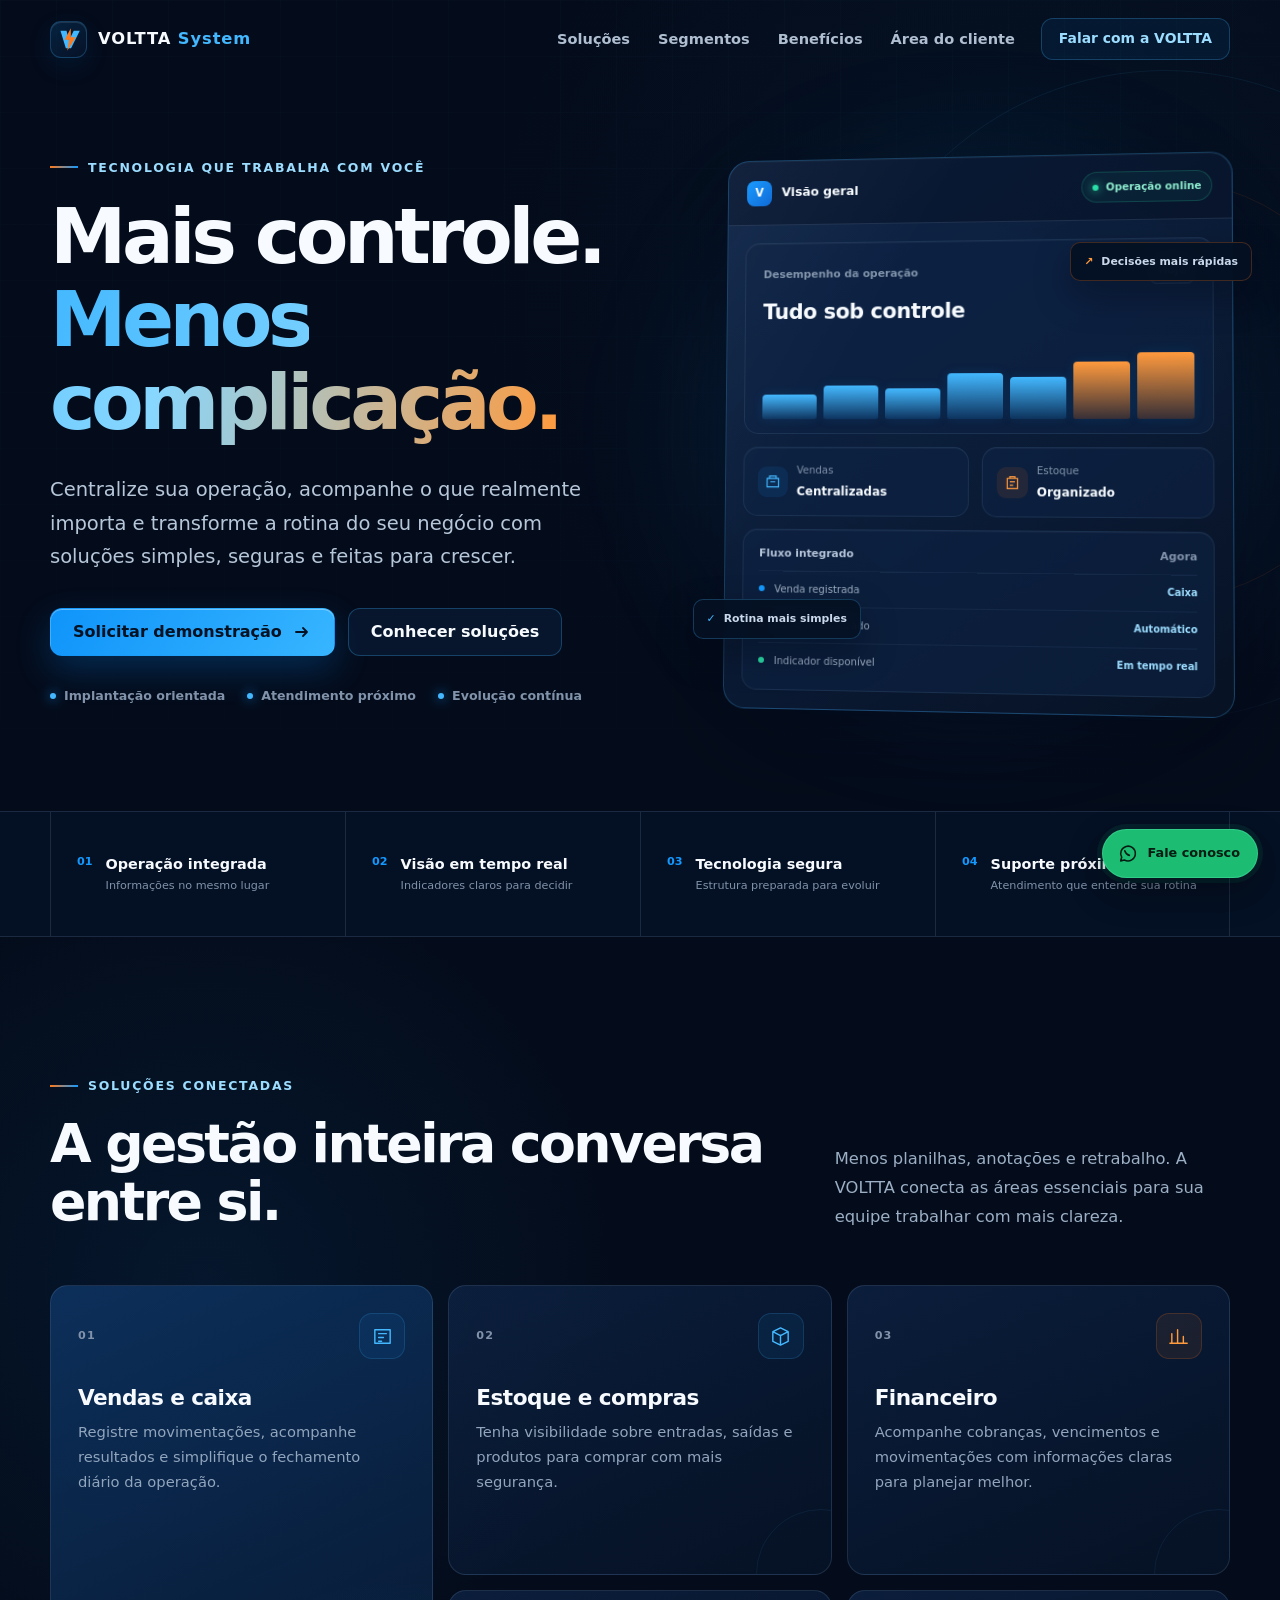
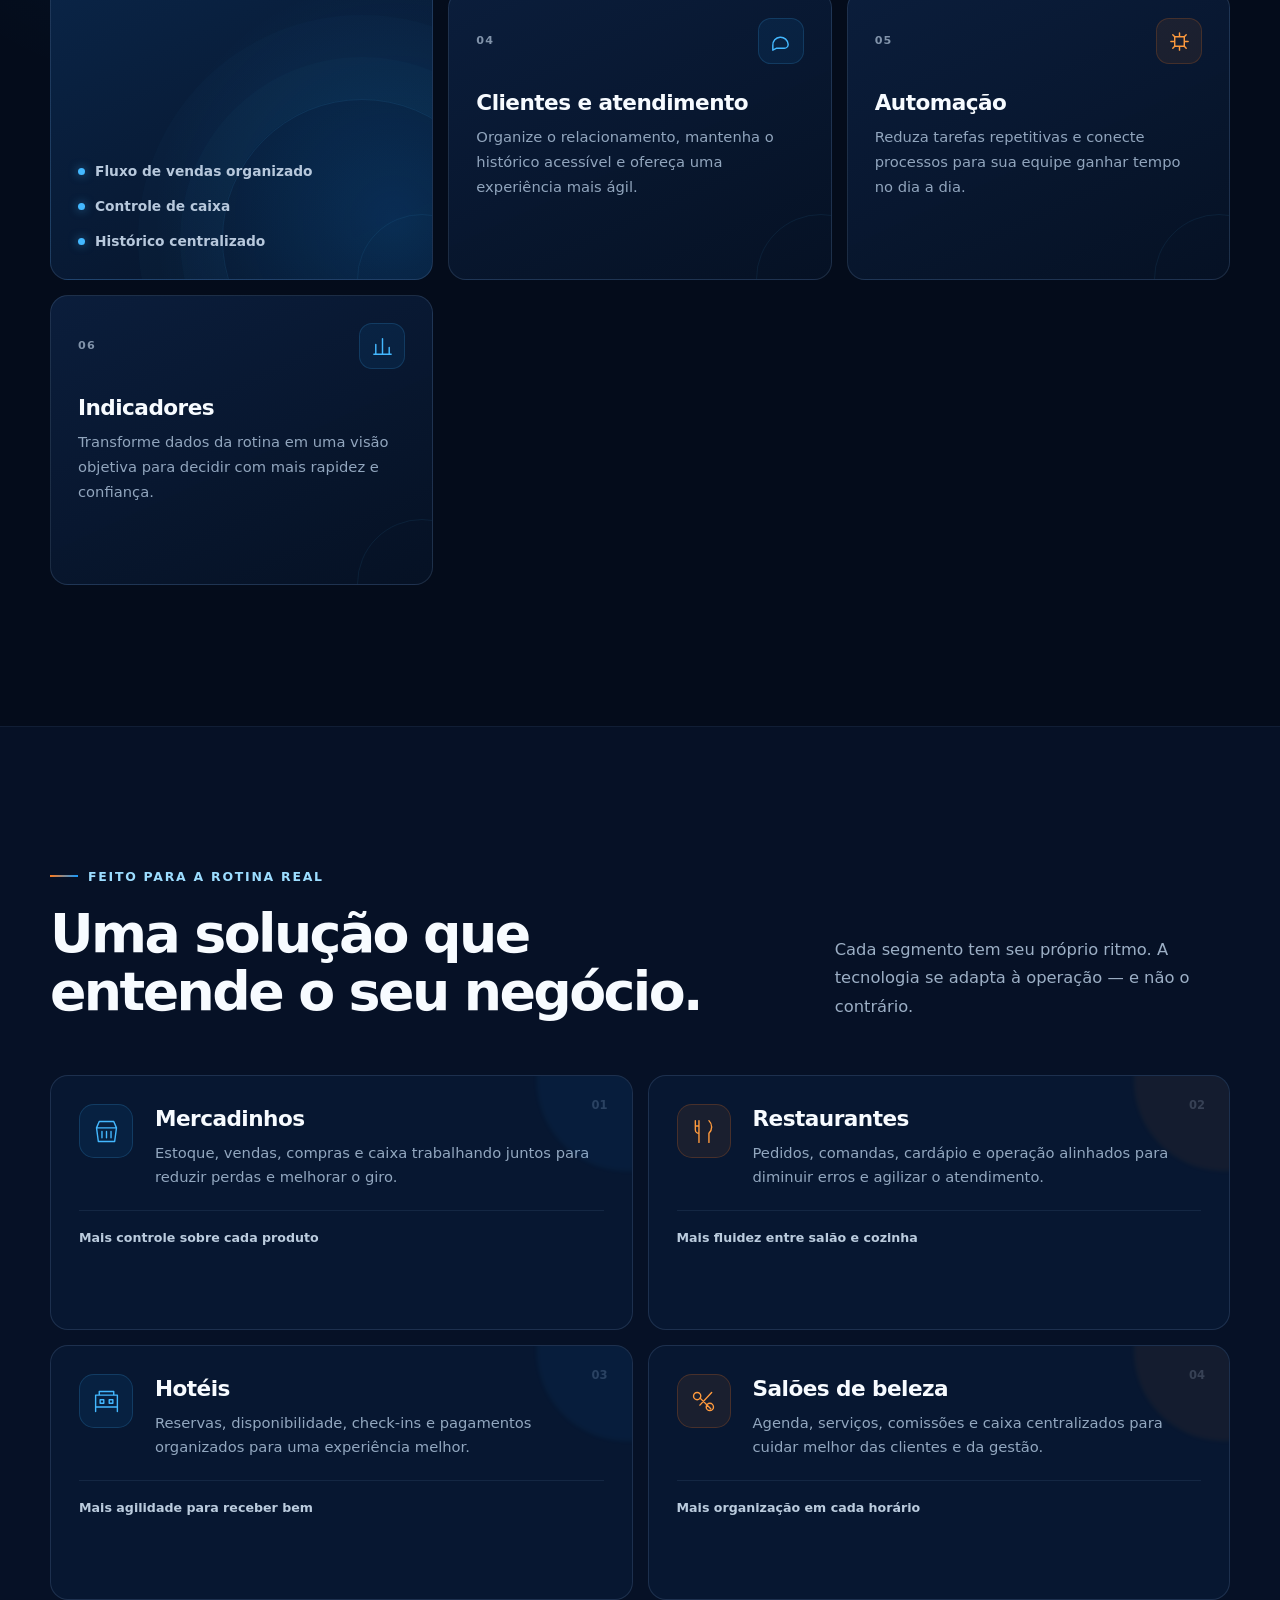
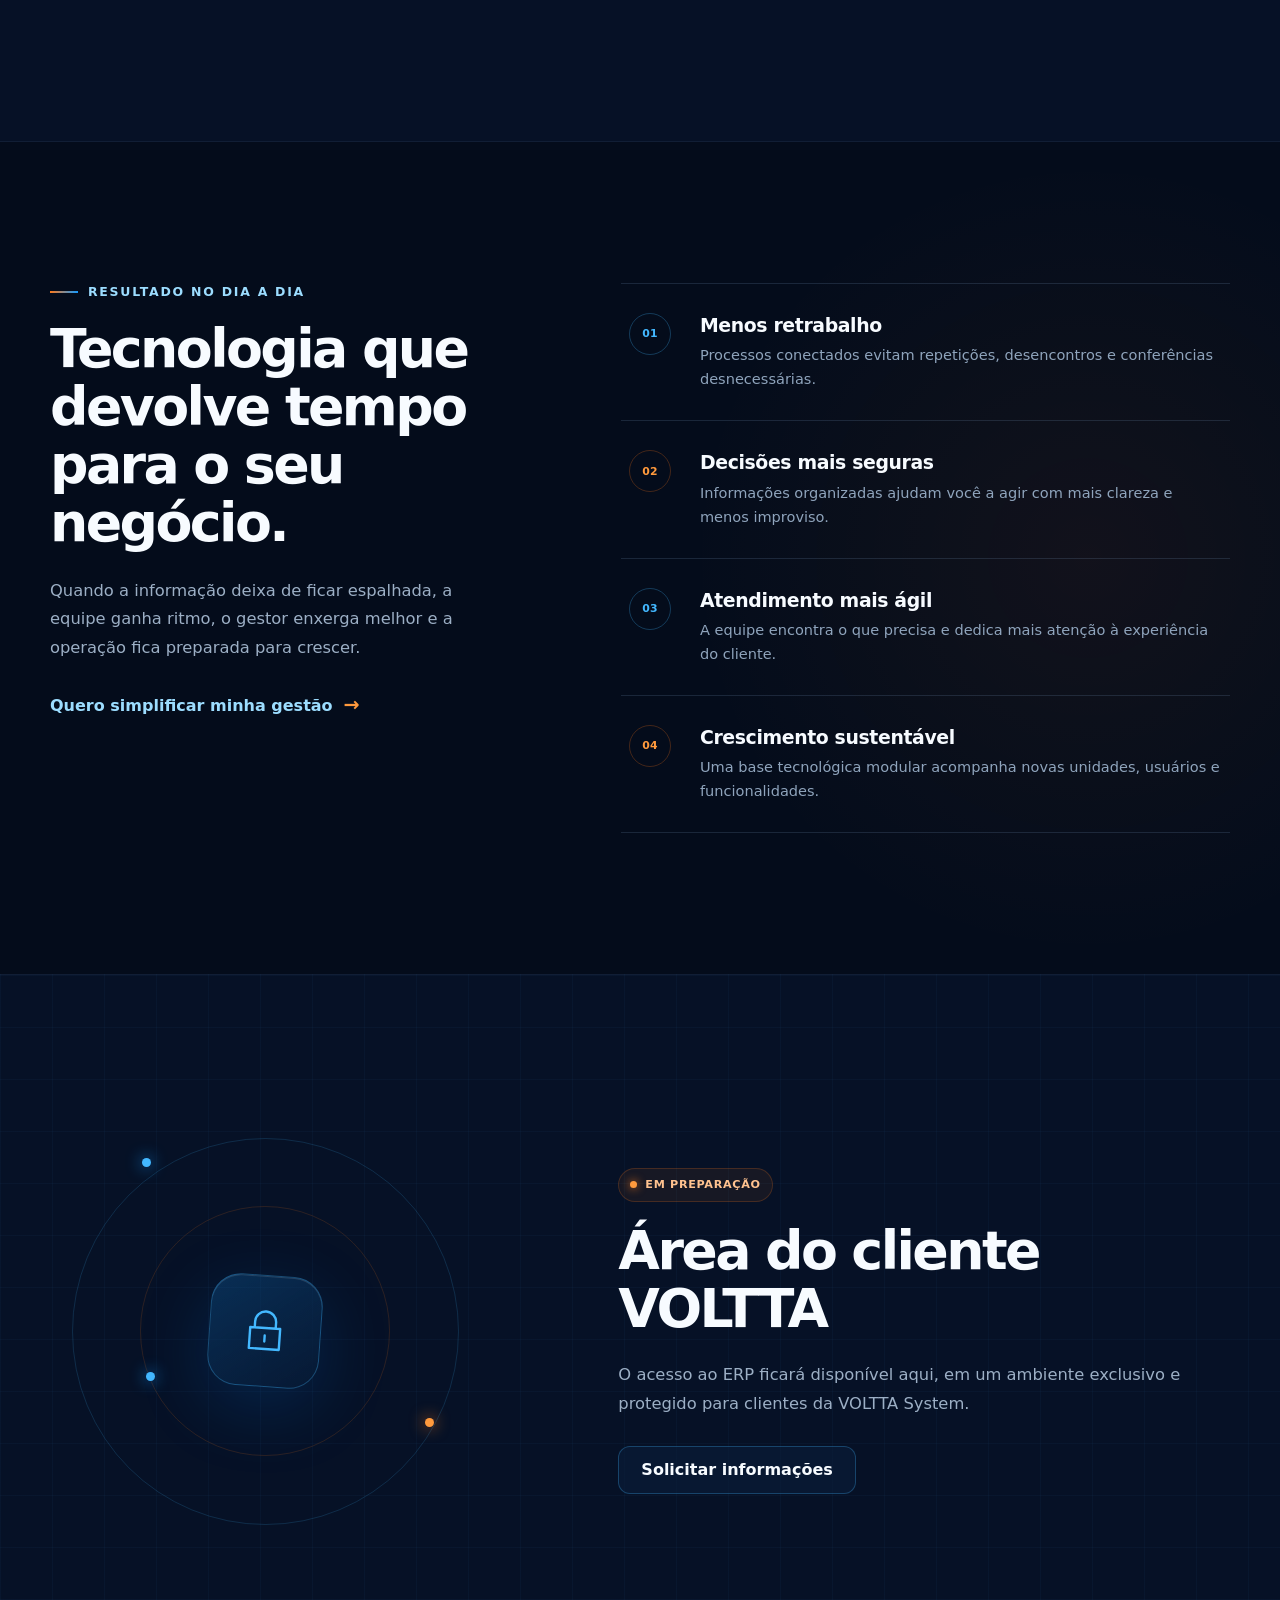
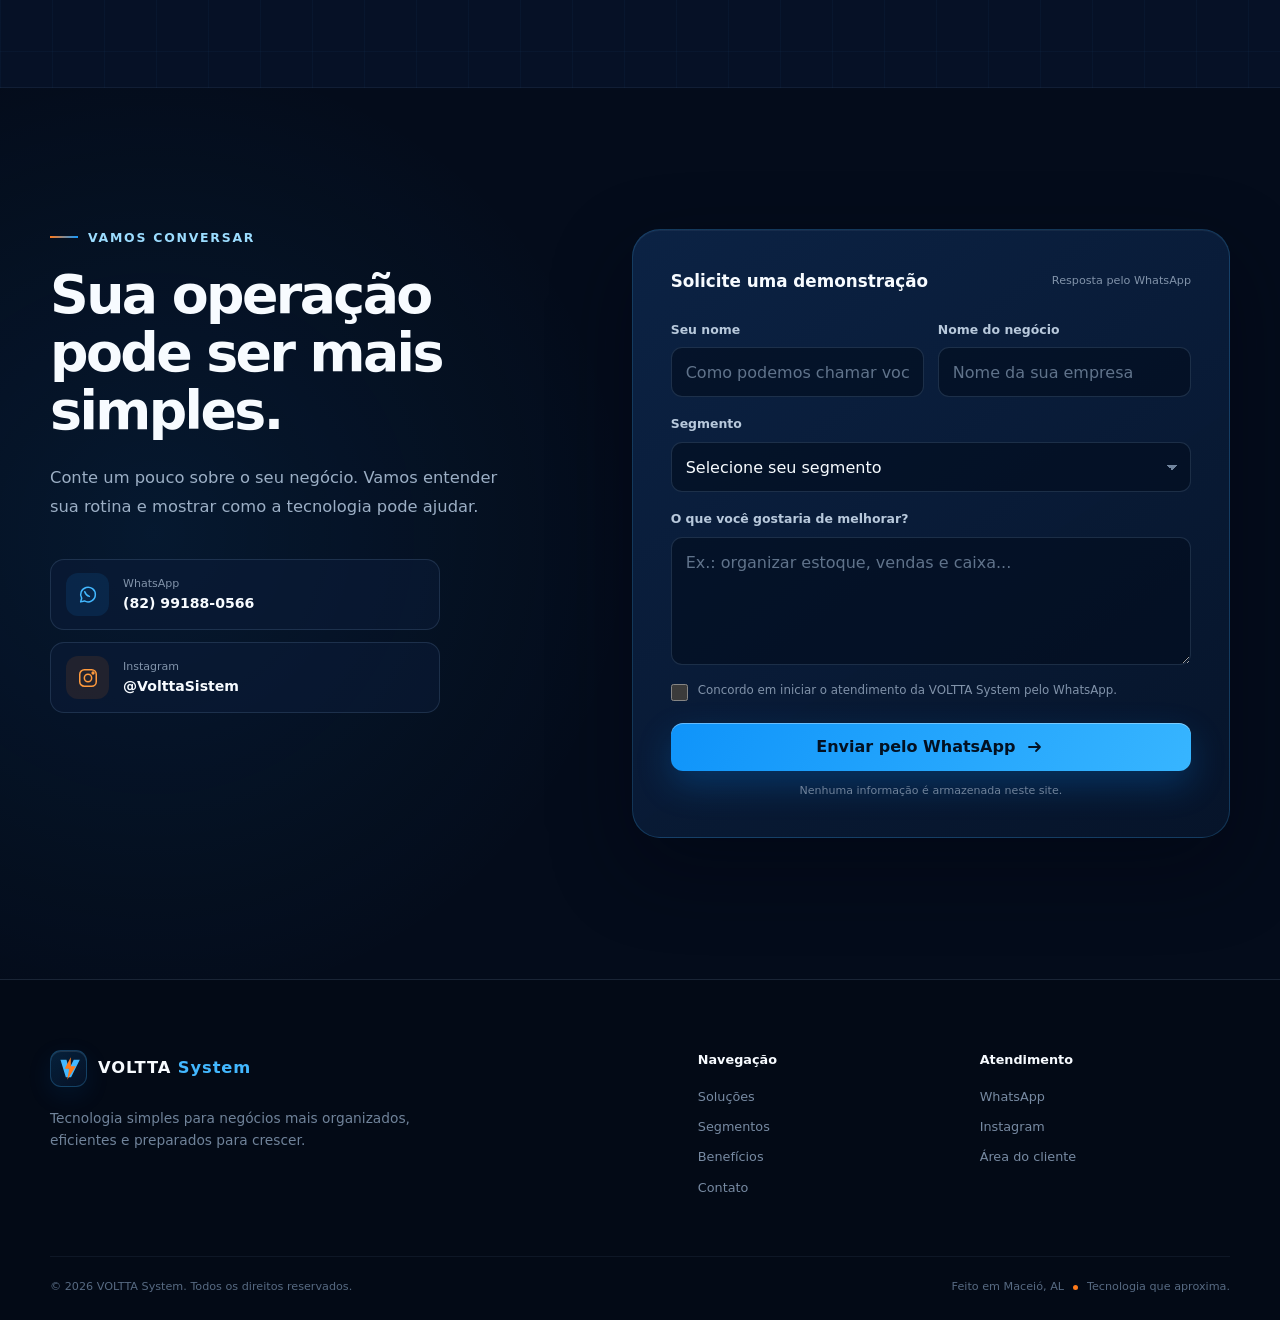
==== index.html @ bb35d248 "Publica versão de testes da VOLTTA System" ====
<!doctype html>
<html lang="pt-BR">
  <head>
    <meta charset="utf-8" />
    <meta name="viewport" content="width=device-width, initial-scale=1" />
    <meta
      name="description"
      content="A VOLTTA System simplifica vendas, estoque, financeiro, atendimento e gestão para mercadinhos, restaurantes, hotéis e salões de beleza."
    />
    <meta name="theme-color" content="#07142b" />
    <meta name="color-scheme" content="dark" />
    <meta name="robots" content="noindex, nofollow" />
    <meta
      http-equiv="Content-Security-Policy"
      content="default-src 'self'; base-uri 'none'; object-src 'none'; script-src 'self'; style-src 'self' 'unsafe-inline'; img-src 'self' data:; font-src 'self'; connect-src 'none'; form-action 'self'; upgrade-insecure-requests"
    />
    <link rel="icon" href="./assets/favicon.svg" type="image/svg+xml" />
    <link rel="stylesheet" href="./assets/styles.css" />
    <title>VOLTTA System | Gestão inteligente para o seu negócio</title>
  </head>
  <body>
    <a class="skip-link" href="#conteudo">Ir para o conteúdo</a>

    <header class="site-header" data-header>
      <div class="container header-inner">
        <a class="brand" href="#inicio" aria-label="VOLTTA System — início">
          <span class="brand-mark" aria-hidden="true">
            <svg viewBox="0 0 36 36" role="img">
              <path d="M8 7h7.5l3.1 12L24.5 7H32L21.2 29h-6.5L8 7Z" />
              <path class="brand-bolt" d="m20.8 4-7.5 14.2h5.6L16.4 32 27 15.2h-6.1L20.8 4Z" />
            </svg>
          </span>
          <span class="brand-name">VOLTTA <strong>System</strong></span>
        </a>

        <nav class="desktop-nav" aria-label="Navegação principal">
          <a href="#solucoes">Soluções</a>
          <a href="#segmentos">Segmentos</a>
          <a href="#beneficios">Benefícios</a>
          <a href="#portal">Área do cliente</a>
        </nav>

        <a class="button button-small header-cta" href="#contato">Falar com a VOLTTA</a>

        <button
          class="menu-toggle"
          type="button"
          aria-label="Abrir menu"
          aria-expanded="false"
          aria-controls="mobile-menu"
          data-menu-toggle
        >
          <span></span><span></span><span></span>
        </button>
      </div>

      <nav class="mobile-nav" id="mobile-menu" aria-label="Navegação móvel" data-mobile-nav hidden>
        <div class="container mobile-nav-inner">
          <a href="#solucoes">Soluções</a>
          <a href="#segmentos">Segmentos</a>
          <a href="#beneficios">Benefícios</a>
          <a href="#portal">Área do cliente</a>
          <a class="button" href="#contato">Falar com a VOLTTA</a>
        </div>
      </nav>
    </header>

    <main id="conteudo">
      <section class="hero" id="inicio" aria-labelledby="hero-title">
        <div class="hero-orbit orbit-one" aria-hidden="true"></div>
        <div class="hero-orbit orbit-two" aria-hidden="true"></div>
        <div class="container hero-grid">
          <div class="hero-copy">
            <p class="eyebrow"><span></span> Tecnologia que trabalha com você</p>
            <h1 id="hero-title">
              Mais controle.<br />
              <span>Menos complicação.</span>
            </h1>
            <p class="hero-lead">
              Centralize sua operação, acompanhe o que realmente importa e transforme a rotina do seu negócio com soluções simples, seguras e feitas para crescer.
            </p>
            <div class="hero-actions">
              <a
                class="button button-primary"
                href="https://wa.me/5582991880566?text=Ol%C3%A1%2C%20gostaria%20de%20conhecer%20as%20solu%C3%A7%C3%B5es%20da%20VOLTTA%20System."
                target="_blank"
                rel="noopener noreferrer"
              >
                Solicitar demonstração
                <svg viewBox="0 0 20 20" aria-hidden="true"><path d="M4 10h11M11 6l4 4-4 4" /></svg>
              </a>
              <a class="button button-ghost" href="#solucoes">Conhecer soluções</a>
            </div>
            <div class="hero-assurances" aria-label="Diferenciais da VOLTTA System">
              <span><i aria-hidden="true"></i> Implantação orientada</span>
              <span><i aria-hidden="true"></i> Atendimento próximo</span>
              <span><i aria-hidden="true"></i> Evolução contínua</span>
            </div>
          </div>

          <div class="product-visual" aria-label="Painel ilustrativo da plataforma VOLTTA System">
            <div class="visual-glow" aria-hidden="true"></div>
            <div class="dashboard-shell">
              <div class="dashboard-topbar">
                <div class="dashboard-brand">
                  <span class="mini-mark">V</span>
                  <span>Visão geral</span>
                </div>
                <div class="live-pill"><span></span> Operação online</div>
              </div>

              <div class="dashboard-content">
                <div class="metric-card metric-main">
                  <div class="metric-heading">
                    <span>Desempenho da operação</span>
                    <span class="metric-tag">Hoje</span>
                  </div>
                  <div class="metric-value">Tudo sob controle</div>
                  <div class="chart" aria-hidden="true">
                    <span style="--h: 34%"></span>
                    <span style="--h: 46%"></span>
                    <span style="--h: 42%"></span>
                    <span style="--h: 62%"></span>
                    <span style="--h: 56%"></span>
                    <span style="--h: 76%"></span>
                    <span style="--h: 88%"></span>
                  </div>
                </div>

                <div class="dashboard-row">
                  <div class="metric-card small-metric">
                    <span class="metric-icon blue" aria-hidden="true">
                      <svg viewBox="0 0 20 20"><path d="M3 6h14v10H3zM6 6V3h8v3M7 10h6" /></svg>
                    </span>
                    <span>Vendas</span>
                    <strong>Centralizadas</strong>
                  </div>
                  <div class="metric-card small-metric">
                    <span class="metric-icon orange" aria-hidden="true">
                      <svg viewBox="0 0 20 20"><path d="M4 5h12v12H4zM7 5V3h6v2M7 9h6M7 13h4" /></svg>
                    </span>
                    <span>Estoque</span>
                    <strong>Organizado</strong>
                  </div>
                </div>

                <div class="activity-card">
                  <div class="activity-head"><span>Fluxo integrado</span><span>Agora</span></div>
                  <div class="activity-line"><i class="activity-icon sale"></i><span>Venda registrada</span><b>Caixa</b></div>
                  <div class="activity-line"><i class="activity-icon stock"></i><span>Estoque atualizado</span><b>Automático</b></div>
                  <div class="activity-line"><i class="activity-icon insight"></i><span>Indicador disponível</span><b>Em tempo real</b></div>
                </div>
              </div>
            </div>
            <div class="floating-chip chip-one"><span>✓</span> Rotina mais simples</div>
            <div class="floating-chip chip-two"><span>↗</span> Decisões mais rápidas</div>
          </div>
        </div>
      </section>

      <section class="signal-strip" aria-label="Pilares da solução">
        <div class="container signal-grid">
          <div><span>01</span><strong>Operação integrada</strong><small>Informações no mesmo lugar</small></div>
          <div><span>02</span><strong>Visão em tempo real</strong><small>Indicadores claros para decidir</small></div>
          <div><span>03</span><strong>Tecnologia segura</strong><small>Estrutura preparada para evoluir</small></div>
          <div><span>04</span><strong>Suporte próximo</strong><small>Atendimento que entende sua rotina</small></div>
        </div>
      </section>

      <section class="section solutions" id="solucoes" aria-labelledby="solutions-title">
        <div class="container">
          <div class="section-heading reveal">
            <div>
              <p class="eyebrow"><span></span> Soluções conectadas</p>
              <h2 id="solutions-title">A gestão inteira conversa entre si.</h2>
            </div>
            <p>
              Menos planilhas, anotações e retrabalho. A VOLTTA conecta as áreas essenciais para sua equipe trabalhar com mais clareza.
            </p>
          </div>

          <div class="solutions-grid">
            <article class="solution-card featured reveal">
              <div class="card-top">
                <span class="card-number">01</span>
                <span class="card-icon" aria-hidden="true">
                  <svg viewBox="0 0 24 24"><path d="M4 5h16v14H4zM8 9h8M8 13h5M8 17h3" /></svg>
                </span>
              </div>
              <h3>Vendas e caixa</h3>
              <p>Registre movimentações, acompanhe resultados e simplifique o fechamento diário da operação.</p>
              <ul><li>Fluxo de vendas organizado</li><li>Controle de caixa</li><li>Histórico centralizado</li></ul>
            </article>

            <article class="solution-card reveal">
              <div class="card-top"><span class="card-number">02</span><span class="card-icon" aria-hidden="true"><svg viewBox="0 0 24 24"><path d="m4 7 8-4 8 4-8 4-8-4Zm0 0v10l8 4 8-4V7M12 11v10" /></svg></span></div>
              <h3>Estoque e compras</h3>
              <p>Tenha visibilidade sobre entradas, saídas e produtos para comprar com mais segurança.</p>
            </article>

            <article class="solution-card reveal">
              <div class="card-top"><span class="card-number">03</span><span class="card-icon orange" aria-hidden="true"><svg viewBox="0 0 24 24"><path d="M4 19V9m6 10V5m6 14v-7m4 7H2" /></svg></span></div>
              <h3>Financeiro</h3>
              <p>Acompanhe cobranças, vencimentos e movimentações com informações claras para planejar melhor.</p>
            </article>

            <article class="solution-card reveal">
              <div class="card-top"><span class="card-number">04</span><span class="card-icon" aria-hidden="true"><svg viewBox="0 0 24 24"><path d="M20 15a4 4 0 0 1-4 4H8l-4 2v-5a7 7 0 1 1 16-1Z" /></svg></span></div>
              <h3>Clientes e atendimento</h3>
              <p>Organize o relacionamento, mantenha o histórico acessível e ofereça uma experiência mais ágil.</p>
            </article>

            <article class="solution-card reveal">
              <div class="card-top"><span class="card-number">05</span><span class="card-icon orange" aria-hidden="true"><svg viewBox="0 0 24 24"><path d="M7 7h10v10H7zM3 12h4m10 0h4M12 3v4m0 10v4M5 5l2 2m10 10 2 2M19 5l-2 2M7 17l-2 2" /></svg></span></div>
              <h3>Automação</h3>
              <p>Reduza tarefas repetitivas e conecte processos para sua equipe ganhar tempo no dia a dia.</p>
            </article>

            <article class="solution-card reveal">
              <div class="card-top"><span class="card-number">06</span><span class="card-icon" aria-hidden="true"><svg viewBox="0 0 24 24"><path d="M5 20V10m7 10V4m7 16v-7M3 20h18" /></svg></span></div>
              <h3>Indicadores</h3>
              <p>Transforme dados da rotina em uma visão objetiva para decidir com mais rapidez e confiança.</p>
            </article>
          </div>
        </div>
      </section>

      <section class="section segments" id="segmentos" aria-labelledby="segments-title">
        <div class="container">
          <div class="section-heading reveal">
            <div>
              <p class="eyebrow"><span></span> Feito para a rotina real</p>
              <h2 id="segments-title">Uma solução que entende o seu negócio.</h2>
            </div>
            <p>Cada segmento tem seu próprio ritmo. A tecnologia se adapta à operação — e não o contrário.</p>
          </div>

          <div class="segments-grid">
            <article class="segment-card market reveal">
              <div class="segment-index">01</div>
              <div class="segment-icon" aria-hidden="true"><svg viewBox="0 0 32 32"><path d="M5 12h22l-2 15H7L5 12Zm3-7h16l3 7H5l3-7ZM11 16v7m5-7v7m5-7v7" /></svg></div>
              <div><h3>Mercadinhos</h3><p>Estoque, vendas, compras e caixa trabalhando juntos para reduzir perdas e melhorar o giro.</p></div>
              <span class="segment-result">Mais controle sobre cada produto</span>
            </article>

            <article class="segment-card restaurant reveal">
              <div class="segment-index">02</div>
              <div class="segment-icon" aria-hidden="true"><svg viewBox="0 0 32 32"><path d="M7 4v10a4 4 0 0 0 4 4V4m-4 6h4m0 8v10M22 4c4 4 4 10 0 14v10" /></svg></div>
              <div><h3>Restaurantes</h3><p>Pedidos, comandas, cardápio e operação alinhados para diminuir erros e agilizar o atendimento.</p></div>
              <span class="segment-result">Mais fluidez entre salão e cozinha</span>
            </article>

            <article class="segment-card hotel reveal">
              <div class="segment-index">03</div>
              <div class="segment-icon" aria-hidden="true"><svg viewBox="0 0 32 32"><path d="M4 27V9h24v18M8 9V5h16v4M4 22h24M9 14h4v4H9zm10 0h4v4h-4z" /></svg></div>
              <div><h3>Hotéis</h3><p>Reservas, disponibilidade, check-ins e pagamentos organizados para uma experiência melhor.</p></div>
              <span class="segment-result">Mais agilidade para receber bem</span>
            </article>

            <article class="segment-card beauty reveal">
              <div class="segment-index">04</div>
              <div class="segment-icon" aria-hidden="true"><svg viewBox="0 0 32 32"><path d="M9 6a4 4 0 1 0 0 8 4 4 0 0 0 0-8Zm14 12a4 4 0 1 0 0 8 4 4 0 0 0 0-8ZM12 12l12 12M12 20 25 6" /></svg></div>
              <div><h3>Salões de beleza</h3><p>Agenda, serviços, comissões e caixa centralizados para cuidar melhor das clientes e da gestão.</p></div>
              <span class="segment-result">Mais organização em cada horário</span>
            </article>
          </div>
        </div>
      </section>

      <section class="section benefits" id="beneficios" aria-labelledby="benefits-title">
        <div class="container benefits-grid">
          <div class="benefits-copy reveal">
            <p class="eyebrow"><span></span> Resultado no dia a dia</p>
            <h2 id="benefits-title">Tecnologia que devolve tempo para o seu negócio.</h2>
            <p>
              Quando a informação deixa de ficar espalhada, a equipe ganha ritmo, o gestor enxerga melhor e a operação fica preparada para crescer.
            </p>
            <a class="text-link" href="#contato">Quero simplificar minha gestão <span>→</span></a>
          </div>

          <div class="benefits-list">
            <article class="benefit-item reveal">
              <span>01</span><div><h3>Menos retrabalho</h3><p>Processos conectados evitam repetições, desencontros e conferências desnecessárias.</p></div>
            </article>
            <article class="benefit-item reveal">
              <span>02</span><div><h3>Decisões mais seguras</h3><p>Informações organizadas ajudam você a agir com mais clareza e menos improviso.</p></div>
            </article>
            <article class="benefit-item reveal">
              <span>03</span><div><h3>Atendimento mais ágil</h3><p>A equipe encontra o que precisa e dedica mais atenção à experiência do cliente.</p></div>
            </article>
            <article class="benefit-item reveal">
              <span>04</span><div><h3>Crescimento sustentável</h3><p>Uma base tecnológica modular acompanha novas unidades, usuários e funcionalidades.</p></div>
            </article>
          </div>
        </div>
      </section>

      <section class="section portal" id="portal" aria-labelledby="portal-title">
        <div class="container portal-shell">
          <div class="portal-graphic reveal" aria-hidden="true">
            <div class="portal-ring ring-a"></div>
            <div class="portal-ring ring-b"></div>
            <div class="portal-lock">
              <svg viewBox="0 0 32 32"><path d="M9 14v-4a7 7 0 0 1 14 0v4M6 14h20v14H6zM16 19v4" /></svg>
            </div>
          </div>
          <div class="portal-copy reveal">
            <span class="status-badge"><i></i> Em preparação</span>
            <h2 id="portal-title">Área do cliente VOLTTA</h2>
            <p>
              O acesso ao ERP ficará disponível aqui, em um ambiente exclusivo e protegido para clientes da VOLTTA System.
            </p>
            <a class="button button-ghost portal-button" href="#contato">Solicitar informações</a>
          </div>
        </div>
      </section>

      <section class="section contact" id="contato" aria-labelledby="contact-title">
        <div class="container contact-grid">
          <div class="contact-copy reveal">
            <p class="eyebrow"><span></span> Vamos conversar</p>
            <h2 id="contact-title">Sua operação pode ser mais simples.</h2>
            <p>Conte um pouco sobre o seu negócio. Vamos entender sua rotina e mostrar como a tecnologia pode ajudar.</p>

            <div class="contact-channels">
              <a href="https://wa.me/5582991880566" target="_blank" rel="noopener noreferrer">
                <span class="channel-icon" aria-hidden="true"><svg viewBox="0 0 24 24"><path d="M20 11.5a8 8 0 0 1-11.9 7L4 19.5l1.1-4A8 8 0 1 1 20 11.5Z" /><path d="M8.5 8.5c.8 3 2 4.2 5 5" /></svg></span>
                <span><small>WhatsApp</small><strong>(82) 99188-0566</strong></span>
              </a>
              <a href="https://www.instagram.com/volttasistem/" target="_blank" rel="noopener noreferrer">
                <span class="channel-icon orange" aria-hidden="true"><svg viewBox="0 0 24 24"><rect x="3" y="3" width="18" height="18" rx="5" /><circle cx="12" cy="12" r="4" /><circle cx="17.5" cy="6.5" r="1" /></svg></span>
                <span><small>Instagram</small><strong>@VolttaSistem</strong></span>
              </a>
            </div>
          </div>

          <form class="contact-form reveal" data-contact-form>
            <div class="form-heading">
              <span>Solicite uma demonstração</span>
              <small>Resposta pelo WhatsApp</small>
            </div>

            <div class="field-row">
              <label class="field">
                <span>Seu nome</span>
                <input type="text" name="name" autocomplete="name" minlength="2" maxlength="80" placeholder="Como podemos chamar você?" required />
              </label>
              <label class="field">
                <span>Nome do negócio</span>
                <input type="text" name="business" autocomplete="organization" maxlength="100" placeholder="Nome da sua empresa" />
              </label>
            </div>

            <label class="field">
              <span>Segmento</span>
              <select name="segment" required>
                <option value="" selected disabled>Selecione seu segmento</option>
                <option>Mercadinho</option>
                <option>Restaurante</option>
                <option>Hotel</option>
                <option>Salão de beleza</option>
                <option>Outro segmento</option>
              </select>
            </label>

            <label class="field">
              <span>O que você gostaria de melhorar?</span>
              <textarea name="message" rows="4" minlength="10" maxlength="600" placeholder="Ex.: organizar estoque, vendas e caixa..." required></textarea>
            </label>

            <label class="consent">
              <input type="checkbox" name="consent" required />
              <span>Concordo em iniciar o atendimento da VOLTTA System pelo WhatsApp.</span>
            </label>

            <button class="button button-primary form-submit" type="submit">
              Enviar pelo WhatsApp
              <svg viewBox="0 0 20 20" aria-hidden="true"><path d="M4 10h11M11 6l4 4-4 4" /></svg>
            </button>
            <p class="form-note" data-form-note aria-live="polite">Nenhuma informação é armazenada neste site.</p>
          </form>
        </div>
      </section>
    </main>

    <a
      class="whatsapp-float"
      href="https://wa.me/5582991880566?text=Ol%C3%A1%2C%20vim%20pelo%20site%20da%20VOLTTA%20System."
      target="_blank"
      rel="noopener noreferrer"
      aria-label="Falar com a VOLTTA System pelo WhatsApp"
    >
      <svg viewBox="0 0 24 24" aria-hidden="true"><path d="M20 11.5a8 8 0 0 1-11.9 7L4 19.5l1.1-4A8 8 0 1 1 20 11.5Z" /><path d="M8.5 8.5c.8 3 2 4.2 5 5" /></svg>
      <span>Fale conosco</span>
    </a>

    <footer class="site-footer">
      <div class="container footer-grid">
        <div>
          <a class="brand footer-brand" href="#inicio" aria-label="VOLTTA System — início">
            <span class="brand-mark" aria-hidden="true"><svg viewBox="0 0 36 36"><path d="M8 7h7.5l3.1 12L24.5 7H32L21.2 29h-6.5L8 7Z" /><path class="brand-bolt" d="m20.8 4-7.5 14.2h5.6L16.4 32 27 15.2h-6.1L20.8 4Z" /></svg></span>
            <span class="brand-name">VOLTTA <strong>System</strong></span>
          </a>
          <p>Tecnologia simples para negócios mais organizados, eficientes e preparados para crescer.</p>
        </div>
        <div class="footer-links">
          <strong>Navegação</strong>
          <a href="#solucoes">Soluções</a><a href="#segmentos">Segmentos</a><a href="#beneficios">Benefícios</a><a href="#contato">Contato</a>
        </div>
        <div class="footer-links">
          <strong>Atendimento</strong>
          <a href="https://wa.me/5582991880566" target="_blank" rel="noopener noreferrer">WhatsApp</a>
          <a href="https://www.instagram.com/volttasistem/" target="_blank" rel="noopener noreferrer">Instagram</a>
          <a href="#portal">Área do cliente</a>
        </div>
      </div>
      <div class="container footer-bottom">
        <span>© <span data-current-year>2026</span> VOLTTA System. Todos os direitos reservados.</span>
        <span>Feito em Maceió, AL <i aria-hidden="true"></i> Tecnologia que aproxima.</span>
      </div>
    </footer>

    <script src="./assets/script.js" defer></script>
  </body>
</html>
---- assets/styles.css ----
:root {
  --navy-950: #040c1b;
  --navy-900: #07142b;
  --navy-850: #0a1933;
  --navy-800: #0d2040;
  --navy-700: #17345f;
  --blue: #1399ff;
  --blue-bright: #43b8ff;
  --blue-soft: #9cddff;
  --orange: #ff7a1a;
  --orange-bright: #ff9a3d;
  --white: #f7fbff;
  --text: #c8d6e8;
  --muted: #8193aa;
  --line: rgba(141, 178, 220, 0.16);
  --line-strong: rgba(67, 184, 255, 0.28);
  --surface: rgba(11, 29, 57, 0.72);
  --surface-strong: #0b1c38;
  --shadow: 0 30px 80px rgba(0, 5, 18, 0.45);
  --container: 1180px;
  --radius-lg: 28px;
  --radius-md: 18px;
  --radius-sm: 12px;
  --ease: cubic-bezier(0.2, 0.8, 0.2, 1);
}

*,
*::before,
*::after {
  box-sizing: border-box;
}

html {
  scroll-behavior: smooth;
  scroll-padding-top: 92px;
}

body {
  margin: 0;
  min-width: 320px;
  overflow-x: hidden;
  background:
    radial-gradient(circle at 80% 5%, rgba(19, 153, 255, 0.12), transparent 34rem),
    radial-gradient(circle at 8% 38%, rgba(255, 122, 26, 0.05), transparent 28rem),
    var(--navy-950);
  color: var(--text);
  font-family: Inter, ui-sans-serif, system-ui, -apple-system, BlinkMacSystemFont, "Segoe UI", sans-serif;
  font-size: 1rem;
  line-height: 1.6;
  text-rendering: optimizeLegibility;
  -webkit-font-smoothing: antialiased;
}

body.menu-open {
  overflow: hidden;
}

::selection {
  background: rgba(19, 153, 255, 0.35);
  color: var(--white);
}

a {
  color: inherit;
  text-decoration: none;
}

button,
input,
select,
textarea {
  font: inherit;
}

button,
a {
  -webkit-tap-highlight-color: transparent;
}

:focus-visible {
  outline: 3px solid var(--orange-bright);
  outline-offset: 4px;
}

.skip-link {
  position: fixed;
  top: 12px;
  left: 16px;
  z-index: 9999;
  padding: 10px 16px;
  border-radius: 10px;
  background: var(--white);
  color: var(--navy-950);
  font-weight: 800;
  transform: translateY(-150%);
  transition: transform 0.2s ease;
}

.skip-link:focus {
  transform: translateY(0);
}

.container {
  width: min(calc(100% - 40px), var(--container));
  margin-inline: auto;
}

.site-header {
  position: fixed;
  inset: 0 0 auto;
  z-index: 1000;
  border-bottom: 1px solid transparent;
  transition: background 0.25s ease, border-color 0.25s ease, box-shadow 0.25s ease;
}

.site-header.scrolled,
.site-header.menu-active {
  border-color: var(--line);
  background: rgba(4, 12, 27, 0.9);
  box-shadow: 0 12px 35px rgba(0, 5, 17, 0.2);
  -webkit-backdrop-filter: blur(18px);
  backdrop-filter: blur(18px);
}

.header-inner {
  min-height: 78px;
  display: flex;
  align-items: center;
  justify-content: space-between;
  gap: 26px;
}

.brand {
  display: inline-flex;
  align-items: center;
  gap: 11px;
  flex-shrink: 0;
}

.brand-mark {
  width: 37px;
  height: 37px;
  display: inline-grid;
  place-items: center;
  border: 1px solid rgba(67, 184, 255, 0.24);
  border-radius: 11px;
  background: linear-gradient(145deg, rgba(19, 153, 255, 0.16), rgba(7, 20, 43, 0.8));
  box-shadow: inset 0 1px 0 rgba(255, 255, 255, 0.1), 0 8px 24px rgba(0, 101, 197, 0.12);
}

.brand-mark svg {
  width: 29px;
  height: 29px;
  fill: var(--blue-bright);
}

.brand-mark .brand-bolt {
  fill: var(--orange);
}

.brand-name {
  color: var(--white);
  font-size: 1.02rem;
  font-weight: 850;
  letter-spacing: 0.055em;
  line-height: 1;
}

.brand-name strong {
  color: var(--blue-bright);
  font-weight: 650;
}

.desktop-nav {
  display: flex;
  align-items: center;
  gap: 28px;
  margin-left: auto;
}

.desktop-nav a {
  position: relative;
  color: #afbed1;
  font-size: 0.91rem;
  font-weight: 620;
  transition: color 0.2s ease;
}

.desktop-nav a::after {
  content: "";
  position: absolute;
  inset: auto 0 -10px;
  height: 2px;
  border-radius: 2px;
  background: linear-gradient(90deg, var(--blue), var(--orange));
  transform: scaleX(0);
  transform-origin: left;
  transition: transform 0.25s var(--ease);
}

.desktop-nav a:hover,
.desktop-nav a:focus-visible {
  color: var(--white);
}

.desktop-nav a:hover::after {
  transform: scaleX(1);
}

.button {
  min-height: 48px;
  padding: 0 22px;
  display: inline-flex;
  align-items: center;
  justify-content: center;
  gap: 10px;
  border: 1px solid transparent;
  border-radius: 12px;
  cursor: pointer;
  font-weight: 760;
  line-height: 1;
  text-align: center;
  transition: transform 0.2s var(--ease), border-color 0.2s ease, background 0.2s ease, box-shadow 0.2s ease;
}

.button:hover {
  transform: translateY(-2px);
}

.button svg {
  width: 20px;
  height: 20px;
  fill: none;
  stroke: currentColor;
  stroke-width: 1.8;
  stroke-linecap: round;
  stroke-linejoin: round;
}

.button-small {
  min-height: 42px;
  padding-inline: 17px;
  border-color: rgba(67, 184, 255, 0.25);
  background: rgba(19, 153, 255, 0.08);
  color: var(--blue-soft);
  font-size: 0.87rem;
}

.button-small:hover {
  border-color: rgba(67, 184, 255, 0.55);
  background: rgba(19, 153, 255, 0.15);
}

.button-primary {
  background: linear-gradient(120deg, #0f94fa, #37b5ff);
  color: #031122;
  box-shadow: 0 14px 35px rgba(0, 136, 255, 0.24), inset 0 1px 0 rgba(255, 255, 255, 0.35);
}

.button-primary:hover {
  box-shadow: 0 18px 42px rgba(0, 136, 255, 0.34), inset 0 1px 0 rgba(255, 255, 255, 0.35);
}

.button-ghost {
  border-color: var(--line-strong);
  background: rgba(11, 31, 61, 0.55);
  color: var(--white);
}

.button-ghost:hover {
  border-color: rgba(67, 184, 255, 0.55);
  background: rgba(18, 50, 91, 0.65);
}

.menu-toggle {
  width: 46px;
  height: 46px;
  display: none;
  align-items: center;
  justify-content: center;
  flex-direction: column;
  gap: 5px;
  border: 1px solid var(--line);
  border-radius: 12px;
  background: rgba(11, 29, 57, 0.75);
  color: var(--white);
  cursor: pointer;
}

.menu-toggle span {
  width: 20px;
  height: 2px;
  border-radius: 4px;
  background: currentColor;
  transition: transform 0.22s ease, opacity 0.22s ease;
}

.menu-toggle[aria-expanded="true"] span:nth-child(1) {
  transform: translateY(7px) rotate(45deg);
}

.menu-toggle[aria-expanded="true"] span:nth-child(2) {
  opacity: 0;
}

.menu-toggle[aria-expanded="true"] span:nth-child(3) {
  transform: translateY(-7px) rotate(-45deg);
}

.mobile-nav {
  border-top: 1px solid var(--line);
  background: rgba(4, 12, 27, 0.98);
}

.mobile-nav-inner {
  padding-block: 20px 26px;
  display: grid;
  gap: 4px;
}

.mobile-nav-inner > a:not(.button) {
  padding: 12px 4px;
  border-bottom: 1px solid rgba(141, 178, 220, 0.09);
  color: var(--text);
  font-weight: 650;
}

.mobile-nav-inner .button {
  margin-top: 14px;
}

.hero {
  position: relative;
  min-height: 790px;
  padding: 154px 0 100px;
  display: grid;
  align-items: center;
  overflow: hidden;
  background:
    linear-gradient(rgba(4, 12, 27, 0.58), rgba(4, 12, 27, 0.95)),
    linear-gradient(90deg, rgba(67, 184, 255, 0.045) 1px, transparent 1px),
    linear-gradient(rgba(67, 184, 255, 0.045) 1px, transparent 1px);
  background-size: auto, 56px 56px, 56px 56px;
}

.hero::after {
  content: "";
  position: absolute;
  inset: auto 0 0;
  height: 180px;
  background: linear-gradient(transparent, var(--navy-950));
  pointer-events: none;
}

.hero-orbit {
  position: absolute;
  border: 1px solid rgba(67, 184, 255, 0.08);
  border-radius: 50%;
  pointer-events: none;
}

.orbit-one {
  width: 650px;
  height: 650px;
  top: 70px;
  right: -210px;
}

.orbit-two {
  width: 420px;
  height: 420px;
  top: 180px;
  right: -95px;
  border-color: rgba(255, 122, 26, 0.1);
}

.hero-grid {
  position: relative;
  z-index: 2;
  display: grid;
  grid-template-columns: minmax(0, 1fr) minmax(460px, 0.88fr);
  align-items: center;
  gap: clamp(50px, 7vw, 100px);
}

.eyebrow {
  margin: 0 0 20px;
  display: flex;
  align-items: center;
  gap: 10px;
  color: var(--blue-soft);
  font-size: 0.78rem;
  font-weight: 820;
  letter-spacing: 0.14em;
  line-height: 1.4;
  text-transform: uppercase;
}

.eyebrow > span {
  width: 28px;
  height: 2px;
  background: linear-gradient(90deg, var(--orange), var(--blue));
}

h1,
h2,
h3,
p {
  overflow-wrap: break-word;
}

h1,
h2,
h3 {
  color: var(--white);
  font-family: "Segoe UI", Inter, ui-sans-serif, system-ui, sans-serif;
  line-height: 1.08;
}

h1 {
  margin: 0;
  max-width: 760px;
  font-size: clamp(3.15rem, 6vw, 5.8rem);
  font-weight: 800;
  letter-spacing: -0.058em;
}

h1 span {
  background: linear-gradient(100deg, var(--blue-bright), #87d7ff 47%, var(--orange-bright));
  -webkit-background-clip: text;
  background-clip: text;
  color: transparent;
}

.hero-lead {
  max-width: 650px;
  margin: 28px 0 0;
  color: #b7c7da;
  font-size: clamp(1.05rem, 1.7vw, 1.22rem);
  line-height: 1.72;
}

.hero-actions {
  margin-top: 34px;
  display: flex;
  flex-wrap: wrap;
  gap: 13px;
}

.hero-assurances {
  margin-top: 30px;
  display: flex;
  flex-wrap: wrap;
  gap: 13px 22px;
  color: var(--muted);
  font-size: 0.79rem;
  font-weight: 600;
}

.hero-assurances span {
  display: inline-flex;
  align-items: center;
  gap: 8px;
}

.hero-assurances i {
  width: 6px;
  height: 6px;
  border-radius: 50%;
  background: var(--blue-bright);
  box-shadow: 0 0 12px var(--blue);
}

.product-visual {
  position: relative;
  min-width: 0;
  perspective: 1200px;
}

.visual-glow {
  position: absolute;
  inset: 10% 5%;
  border-radius: 50%;
  background: rgba(19, 153, 255, 0.22);
  filter: blur(80px);
}

.dashboard-shell {
  position: relative;
  z-index: 1;
  overflow: hidden;
  border: 1px solid rgba(67, 184, 255, 0.26);
  border-radius: 22px;
  background: linear-gradient(145deg, rgba(15, 39, 76, 0.94), rgba(6, 17, 35, 0.97));
  box-shadow: var(--shadow), inset 0 1px 0 rgba(255, 255, 255, 0.07);
  transform: rotateY(-5deg) rotateX(2deg);
}

.dashboard-shell::before {
  content: "";
  position: absolute;
  inset: 0;
  background: linear-gradient(120deg, rgba(255, 255, 255, 0.035), transparent 30%);
  pointer-events: none;
}

.dashboard-topbar {
  min-height: 66px;
  padding: 0 19px;
  display: flex;
  align-items: center;
  justify-content: space-between;
  border-bottom: 1px solid var(--line);
  background: rgba(4, 13, 29, 0.45);
}

.dashboard-brand {
  display: flex;
  align-items: center;
  gap: 10px;
  color: var(--white);
  font-size: 0.79rem;
  font-weight: 700;
}

.mini-mark {
  width: 26px;
  height: 26px;
  display: grid;
  place-items: center;
  border-radius: 8px;
  background: linear-gradient(135deg, var(--blue), #0a65d5);
  color: white;
  font-size: 0.72rem;
  font-weight: 900;
}

.live-pill {
  padding: 6px 10px;
  display: inline-flex;
  align-items: center;
  gap: 7px;
  border: 1px solid rgba(36, 220, 164, 0.2);
  border-radius: 99px;
  background: rgba(36, 220, 164, 0.06);
  color: #8deccf;
  font-size: 0.64rem;
  font-weight: 700;
}

.live-pill span {
  width: 6px;
  height: 6px;
  border-radius: 50%;
  background: #2ae0a8;
  box-shadow: 0 0 10px #2ae0a8;
}

.dashboard-content {
  padding: 18px;
  display: grid;
  gap: 13px;
}

.metric-card,
.activity-card {
  border: 1px solid rgba(141, 178, 220, 0.12);
  border-radius: 15px;
  background: rgba(12, 34, 68, 0.6);
  box-shadow: inset 0 1px 0 rgba(255, 255, 255, 0.035);
}

.metric-main {
  padding: 18px 18px 14px;
}

.metric-heading,
.activity-head {
  display: flex;
  align-items: center;
  justify-content: space-between;
  color: var(--muted);
  font-size: 0.68rem;
  font-weight: 650;
}

.metric-tag {
  padding: 4px 7px;
  border: 1px solid var(--line);
  border-radius: 6px;
  color: var(--blue-soft);
}

.metric-value {
  margin-top: 8px;
  color: var(--white);
  font-size: 1.33rem;
  font-weight: 780;
  letter-spacing: -0.02em;
}

.chart {
  height: 75px;
  margin-top: 17px;
  display: flex;
  align-items: flex-end;
  gap: 7px;
}

.chart span {
  width: 100%;
  height: var(--h);
  border-radius: 4px 4px 2px 2px;
  background: linear-gradient(180deg, var(--blue-bright), rgba(19, 153, 255, 0.16));
  box-shadow: 0 0 12px rgba(19, 153, 255, 0.12);
}

.chart span:nth-child(6),
.chart span:nth-child(7) {
  background: linear-gradient(180deg, var(--orange-bright), rgba(255, 122, 26, 0.18));
}

.dashboard-row {
  display: grid;
  grid-template-columns: 1fr 1fr;
  gap: 13px;
}

.small-metric {
  padding: 14px;
  display: grid;
  grid-template-columns: auto 1fr;
  align-items: center;
  gap: 4px 9px;
}

.small-metric > span:not(.metric-icon) {
  color: var(--muted);
  font-size: 0.65rem;
}

.small-metric strong {
  grid-column: 2;
  color: var(--white);
  font-size: 0.75rem;
}

.metric-icon {
  width: 31px;
  height: 31px;
  grid-row: 1 / span 2;
  display: grid;
  place-items: center;
  border-radius: 9px;
  background: rgba(19, 153, 255, 0.1);
  color: var(--blue-bright);
}

.metric-icon.orange {
  background: rgba(255, 122, 26, 0.1);
  color: var(--orange-bright);
}

.metric-icon svg {
  width: 17px;
  height: 17px;
  fill: none;
  stroke: currentColor;
  stroke-width: 1.4;
}

.activity-card {
  padding: 15px 16px 11px;
}

.activity-head {
  margin-bottom: 8px;
}

.activity-head span:first-child {
  color: #b4c3d7;
  font-weight: 700;
}

.activity-line {
  min-height: 36px;
  display: grid;
  grid-template-columns: 8px 1fr auto;
  align-items: center;
  gap: 8px;
  border-top: 1px solid rgba(141, 178, 220, 0.08);
  color: #9eafc4;
  font-size: 0.64rem;
}

.activity-line b {
  color: var(--blue-soft);
  font-size: 0.6rem;
  font-weight: 700;
}

.activity-icon {
  width: 6px;
  height: 6px;
  border-radius: 50%;
  background: var(--blue);
}

.activity-icon.stock {
  background: var(--orange);
}

.activity-icon.insight {
  background: #2ae0a8;
}

.floating-chip {
  position: absolute;
  z-index: 2;
  padding: 10px 13px;
  display: inline-flex;
  align-items: center;
  gap: 8px;
  border: 1px solid rgba(67, 184, 255, 0.25);
  border-radius: 10px;
  background: rgba(5, 16, 35, 0.94);
  box-shadow: 0 15px 35px rgba(0, 5, 16, 0.35);
  color: #c9d8ea;
  font-size: 0.68rem;
  font-weight: 700;
  -webkit-backdrop-filter: blur(12px);
  backdrop-filter: blur(12px);
}

.floating-chip span {
  color: var(--blue-bright);
}

.chip-one {
  left: -27px;
  bottom: 72px;
}

.chip-two {
  right: -22px;
  top: 88px;
  border-color: rgba(255, 122, 26, 0.24);
}

.chip-two span {
  color: var(--orange-bright);
}

.signal-strip {
  position: relative;
  z-index: 3;
  border-block: 1px solid var(--line);
  background: rgba(7, 20, 43, 0.55);
}

.signal-grid {
  display: grid;
  grid-template-columns: repeat(4, 1fr);
}

.signal-grid > div {
  min-height: 124px;
  padding: 27px 26px;
  display: grid;
  grid-template-columns: auto 1fr;
  align-content: center;
  gap: 1px 13px;
  border-left: 1px solid var(--line);
}

.signal-grid > div:last-child {
  border-right: 1px solid var(--line);
}

.signal-grid span {
  grid-row: 1 / span 2;
  color: var(--blue);
  font-size: 0.7rem;
  font-weight: 800;
}

.signal-grid strong {
  color: var(--white);
  font-size: 0.9rem;
}

.signal-grid small {
  color: var(--muted);
  font-size: 0.7rem;
}

.section {
  position: relative;
  padding: clamp(90px, 11vw, 144px) 0;
}

.section-heading {
  margin-bottom: 54px;
  display: grid;
  grid-template-columns: minmax(0, 1.1fr) minmax(280px, 0.6fr);
  align-items: end;
  gap: 60px;
}

.section-heading h2,
.benefits-copy h2,
.portal-copy h2,
.contact-copy h2 {
  margin: 0;
  font-size: clamp(2.35rem, 4.2vw, 4.25rem);
  font-weight: 780;
  letter-spacing: -0.048em;
}

.section-heading > p,
.benefits-copy > p:not(.eyebrow),
.portal-copy > p,
.contact-copy > p:not(.eyebrow) {
  margin: 0;
  color: #9cafc5;
  font-size: 1.02rem;
  line-height: 1.75;
}

.solutions {
  background:
    radial-gradient(circle at 16% 25%, rgba(19, 153, 255, 0.08), transparent 26rem),
    var(--navy-950);
}

.solutions-grid {
  display: grid;
  grid-template-columns: repeat(3, 1fr);
  gap: 15px;
}

.solution-card {
  position: relative;
  min-height: 290px;
  padding: 27px;
  overflow: hidden;
  border: 1px solid var(--line);
  border-radius: var(--radius-md);
  background: linear-gradient(155deg, rgba(14, 36, 70, 0.76), rgba(7, 19, 39, 0.8));
  transition: transform 0.28s var(--ease), border-color 0.28s ease, background 0.28s ease;
}

.solution-card::after {
  content: "";
  position: absolute;
  width: 130px;
  height: 130px;
  right: -55px;
  bottom: -65px;
  border: 1px solid rgba(67, 184, 255, 0.08);
  border-radius: 50%;
}

.solution-card:hover {
  transform: translateY(-6px);
  border-color: rgba(67, 184, 255, 0.35);
  background: linear-gradient(155deg, rgba(16, 44, 86, 0.88), rgba(7, 19, 39, 0.88));
}

.solution-card.featured {
  grid-row: span 2;
  min-height: 595px;
  display: flex;
  flex-direction: column;
  justify-content: flex-start;
  background:
    radial-gradient(circle at 90% 90%, rgba(19, 153, 255, 0.18), transparent 15rem),
    linear-gradient(155deg, rgba(13, 50, 94, 0.92), rgba(7, 20, 43, 0.9));
}

.solution-card.featured::before {
  content: "";
  position: absolute;
  inset: auto -70px -100px auto;
  width: 280px;
  height: 280px;
  border: 1px solid rgba(67, 184, 255, 0.1);
  border-radius: 50%;
  box-shadow: 0 0 0 42px rgba(67, 184, 255, 0.025), 0 0 0 84px rgba(67, 184, 255, 0.018);
}

.card-top {
  display: flex;
  align-items: center;
  justify-content: space-between;
}

.card-number {
  color: var(--muted);
  font-size: 0.7rem;
  font-weight: 800;
  letter-spacing: 0.1em;
}

.card-icon {
  width: 46px;
  height: 46px;
  display: grid;
  place-items: center;
  border: 1px solid rgba(67, 184, 255, 0.17);
  border-radius: 13px;
  background: rgba(19, 153, 255, 0.08);
  color: var(--blue-bright);
}

.card-icon.orange {
  border-color: rgba(255, 122, 26, 0.18);
  background: rgba(255, 122, 26, 0.08);
  color: var(--orange-bright);
}

.card-icon svg {
  width: 23px;
  height: 23px;
  fill: none;
  stroke: currentColor;
  stroke-width: 1.5;
  stroke-linecap: round;
  stroke-linejoin: round;
}

.solution-card h3 {
  margin: 27px 0 11px;
  font-size: 1.35rem;
  letter-spacing: -0.025em;
}

.solution-card p {
  margin: 0;
  color: #91a5bd;
  font-size: 0.92rem;
  line-height: 1.68;
}

.solution-card ul {
  position: relative;
  z-index: 2;
  margin: auto 0 0;
  padding: 0;
  display: grid;
  gap: 13px;
  list-style: none;
}

.solution-card li {
  display: flex;
  align-items: center;
  gap: 10px;
  color: #b7c8dc;
  font-size: 0.86rem;
  font-weight: 620;
}

.solution-card li::before {
  content: "";
  width: 7px;
  height: 7px;
  border-radius: 50%;
  background: var(--blue-bright);
  box-shadow: 0 0 10px rgba(67, 184, 255, 0.55);
}

.segments {
  border-block: 1px solid rgba(141, 178, 220, 0.08);
  background: #061126;
}

.segments::before {
  content: "";
  position: absolute;
  inset: 0;
  opacity: 0.35;
  background-image: radial-gradient(rgba(67, 184, 255, 0.13) 0.7px, transparent 0.7px);
  background-size: 22px 22px;
  pointer-events: none;
}

.segments .container {
  position: relative;
}

.segments-grid {
  display: grid;
  grid-template-columns: 1fr 1fr;
  gap: 15px;
}

.segment-card {
  position: relative;
  min-height: 255px;
  padding: 28px;
  display: grid;
  grid-template-columns: auto 1fr;
  align-content: start;
  gap: 20px 22px;
  overflow: hidden;
  border: 1px solid var(--line);
  border-radius: var(--radius-md);
  background: rgba(8, 25, 52, 0.9);
  transition: border-color 0.25s ease, transform 0.25s var(--ease);
}

.segment-card:hover {
  transform: translateY(-4px);
  border-color: rgba(67, 184, 255, 0.35);
}

.segment-card::after {
  content: "";
  position: absolute;
  width: 180px;
  height: 180px;
  right: -85px;
  top: -85px;
  border-radius: 50%;
  background: rgba(19, 153, 255, 0.055);
  filter: blur(2px);
}

.segment-card.restaurant::after,
.segment-card.beauty::after {
  background: rgba(255, 122, 26, 0.055);
}

.segment-index {
  position: absolute;
  right: 24px;
  top: 20px;
  color: rgba(151, 175, 204, 0.26);
  font-size: 0.72rem;
  font-weight: 800;
}

.segment-icon {
  width: 54px;
  height: 54px;
  display: grid;
  place-items: center;
  border: 1px solid rgba(67, 184, 255, 0.18);
  border-radius: 15px;
  background: rgba(19, 153, 255, 0.08);
  color: var(--blue-bright);
}

.restaurant .segment-icon,
.beauty .segment-icon {
  border-color: rgba(255, 122, 26, 0.2);
  background: rgba(255, 122, 26, 0.08);
  color: var(--orange-bright);
}

.segment-icon svg {
  width: 29px;
  height: 29px;
  fill: none;
  stroke: currentColor;
  stroke-width: 1.55;
  stroke-linecap: round;
  stroke-linejoin: round;
}

.segment-card h3 {
  margin: 3px 0 10px;
  font-size: 1.35rem;
  letter-spacing: -0.025em;
}

.segment-card p {
  max-width: 440px;
  margin: 0;
  color: #92a7bf;
  font-size: 0.92rem;
  line-height: 1.68;
}

.segment-result {
  grid-column: 1 / -1;
  align-self: end;
  padding-top: 17px;
  border-top: 1px solid rgba(141, 178, 220, 0.1);
  color: #bbccde;
  font-size: 0.79rem;
  font-weight: 700;
}

.benefits {
  background:
    radial-gradient(circle at 85% 50%, rgba(255, 122, 26, 0.055), transparent 25rem),
    var(--navy-950);
}

.benefits-grid {
  display: grid;
  grid-template-columns: 0.8fr 1.1fr;
  gap: clamp(60px, 10vw, 130px);
}

.benefits-copy {
  position: sticky;
  top: 130px;
  align-self: start;
}

.benefits-copy > p:not(.eyebrow) {
  margin-top: 24px;
}

.text-link {
  margin-top: 28px;
  display: inline-flex;
  align-items: center;
  gap: 11px;
  color: var(--blue-soft);
  font-weight: 760;
}

.text-link span {
  color: var(--orange-bright);
  font-size: 1.2rem;
  transition: transform 0.2s ease;
}

.text-link:hover span {
  transform: translateX(5px);
}

.benefits-list {
  border-top: 1px solid var(--line);
}

.benefit-item {
  padding: 29px 8px;
  display: grid;
  grid-template-columns: 48px 1fr;
  gap: 23px;
  border-bottom: 1px solid var(--line);
}

.benefit-item > span {
  width: 42px;
  height: 42px;
  display: grid;
  place-items: center;
  border: 1px solid var(--line-strong);
  border-radius: 50%;
  color: var(--blue-bright);
  font-size: 0.68rem;
  font-weight: 800;
}

.benefit-item:nth-child(even) > span {
  border-color: rgba(255, 122, 26, 0.25);
  color: var(--orange-bright);
}

.benefit-item h3 {
  margin: 2px 0 8px;
  font-size: 1.18rem;
  letter-spacing: -0.02em;
}

.benefit-item p {
  margin: 0;
  color: #8fa4bc;
  font-size: 0.91rem;
  line-height: 1.65;
}

.portal {
  overflow: hidden;
  border-block: 1px solid rgba(141, 178, 220, 0.08);
  background:
    linear-gradient(90deg, rgba(67, 184, 255, 0.035) 1px, transparent 1px),
    linear-gradient(rgba(67, 184, 255, 0.035) 1px, transparent 1px),
    #061126;
  background-size: 52px 52px;
}

.portal-shell {
  display: grid;
  grid-template-columns: 0.72fr 1fr;
  align-items: center;
  gap: clamp(50px, 10vw, 130px);
}

.portal-graphic {
  position: relative;
  aspect-ratio: 1;
  max-width: 430px;
  display: grid;
  place-items: center;
}

.portal-ring {
  position: absolute;
  border: 1px solid rgba(67, 184, 255, 0.16);
  border-radius: 50%;
}

.ring-a {
  inset: 5%;
}

.ring-b {
  inset: 21%;
  border-color: rgba(255, 122, 26, 0.15);
}

.portal-ring::after,
.portal-ring::before {
  content: "";
  position: absolute;
  width: 9px;
  height: 9px;
  border-radius: 50%;
  background: var(--blue-bright);
  box-shadow: 0 0 16px var(--blue);
}

.ring-a::before {
  left: 18%;
  top: 5%;
}

.ring-a::after {
  right: 6%;
  bottom: 25%;
  background: var(--orange-bright);
  box-shadow: 0 0 16px var(--orange);
}

.ring-b::before {
  left: 2%;
  bottom: 30%;
}

.ring-b::after {
  display: none;
}

.portal-lock {
  position: relative;
  z-index: 2;
  width: 112px;
  height: 112px;
  display: grid;
  place-items: center;
  border: 1px solid rgba(67, 184, 255, 0.3);
  border-radius: 30px;
  background: linear-gradient(145deg, rgba(19, 153, 255, 0.22), rgba(7, 25, 52, 0.95));
  box-shadow: 0 20px 70px rgba(0, 117, 226, 0.2), inset 0 1px 0 rgba(255, 255, 255, 0.12);
  color: var(--blue-bright);
  transform: rotate(4deg);
}

.portal-lock svg {
  width: 48px;
  height: 48px;
  fill: none;
  stroke: currentColor;
  stroke-width: 1.6;
  stroke-linecap: round;
  stroke-linejoin: round;
}

.status-badge {
  margin-bottom: 20px;
  padding: 7px 11px;
  display: inline-flex;
  align-items: center;
  gap: 8px;
  border: 1px solid rgba(255, 122, 26, 0.2);
  border-radius: 99px;
  background: rgba(255, 122, 26, 0.07);
  color: #ffc28f;
  font-size: 0.7rem;
  font-weight: 800;
  letter-spacing: 0.06em;
  text-transform: uppercase;
}

.status-badge i {
  width: 7px;
  height: 7px;
  border-radius: 50%;
  background: var(--orange-bright);
  box-shadow: 0 0 10px var(--orange);
}

.portal-copy > p {
  max-width: 580px;
  margin-top: 23px;
}

.portal-button {
  margin-top: 28px;
}

.contact {
  background:
    radial-gradient(circle at 12% 50%, rgba(19, 153, 255, 0.09), transparent 30rem),
    var(--navy-950);
}

.contact-grid {
  display: grid;
  grid-template-columns: 0.78fr 1fr;
  align-items: start;
  gap: clamp(55px, 9vw, 115px);
}

.contact-copy > p:not(.eyebrow) {
  max-width: 520px;
  margin-top: 24px;
}

.contact-channels {
  margin-top: 38px;
  display: grid;
  gap: 12px;
}

.contact-channels > a {
  max-width: 390px;
  padding: 13px 15px;
  display: flex;
  align-items: center;
  gap: 14px;
  border: 1px solid var(--line);
  border-radius: 14px;
  background: rgba(11, 29, 57, 0.55);
  transition: transform 0.2s var(--ease), border-color 0.2s ease;
}

.contact-channels > a:hover {
  transform: translateX(5px);
  border-color: rgba(67, 184, 255, 0.35);
}

.channel-icon {
  width: 43px;
  height: 43px;
  display: grid;
  place-items: center;
  flex-shrink: 0;
  border-radius: 12px;
  background: rgba(19, 153, 255, 0.11);
  color: var(--blue-bright);
}

.channel-icon.orange {
  background: rgba(255, 122, 26, 0.1);
  color: var(--orange-bright);
}

.channel-icon svg {
  width: 22px;
  height: 22px;
  fill: none;
  stroke: currentColor;
  stroke-width: 1.65;
  stroke-linecap: round;
  stroke-linejoin: round;
}

.contact-channels small,
.contact-channels strong {
  display: block;
}

.contact-channels small {
  color: var(--muted);
  font-size: 0.69rem;
}

.contact-channels strong {
  color: var(--white);
  font-size: 0.88rem;
}

.contact-form {
  padding: clamp(24px, 4vw, 38px);
  border: 1px solid rgba(67, 184, 255, 0.2);
  border-radius: var(--radius-lg);
  background: linear-gradient(145deg, rgba(13, 38, 74, 0.88), rgba(7, 21, 44, 0.9));
  box-shadow: var(--shadow), inset 0 1px 0 rgba(255, 255, 255, 0.05);
}

.form-heading {
  margin-bottom: 25px;
  display: flex;
  align-items: center;
  justify-content: space-between;
  gap: 15px;
}

.form-heading span {
  color: var(--white);
  font-size: 1.05rem;
  font-weight: 750;
}

.form-heading small {
  color: var(--muted);
  font-size: 0.7rem;
}

.field-row {
  display: grid;
  grid-template-columns: 1fr 1fr;
  gap: 14px;
}

.field {
  margin-bottom: 17px;
  display: grid;
  gap: 8px;
}

.field > span {
  color: #b8c9dc;
  font-size: 0.78rem;
  font-weight: 680;
}

.field input,
.field select,
.field textarea {
  width: 100%;
  border: 1px solid rgba(141, 178, 220, 0.18);
  border-radius: 11px;
  background: rgba(3, 13, 29, 0.62);
  color: var(--white);
  transition: border-color 0.2s ease, box-shadow 0.2s ease, background 0.2s ease;
}

.field input,
.field select {
  height: 50px;
  padding: 0 14px;
}

.field textarea {
  min-height: 115px;
  padding: 13px 14px;
  resize: vertical;
  line-height: 1.55;
}

.field select {
  appearance: none;
  background-image: linear-gradient(45deg, transparent 50%, #71859e 50%), linear-gradient(135deg, #71859e 50%, transparent 50%);
  background-position: calc(100% - 18px) 22px, calc(100% - 13px) 22px;
  background-size: 5px 5px, 5px 5px;
  background-repeat: no-repeat;
}

.field option {
  background: var(--navy-900);
  color: var(--white);
}

.field input::placeholder,
.field textarea::placeholder {
  color: #60738b;
}

.field input:hover,
.field select:hover,
.field textarea:hover {
  border-color: rgba(67, 184, 255, 0.34);
}

.field input:focus,
.field select:focus,
.field textarea:focus {
  outline: none;
  border-color: var(--blue);
  background: rgba(5, 18, 39, 0.9);
  box-shadow: 0 0 0 3px rgba(19, 153, 255, 0.12);
}

.consent {
  display: flex;
  align-items: flex-start;
  gap: 10px;
  color: var(--muted);
  font-size: 0.74rem;
  line-height: 1.45;
  cursor: pointer;
}

.consent input {
  width: 17px;
  height: 17px;
  margin: 2px 0 0;
  flex-shrink: 0;
  accent-color: var(--blue);
}

.form-submit {
  width: 100%;
  margin-top: 22px;
  border: 0;
}

.form-note {
  margin: 11px 0 0;
  color: #6f829a;
  font-size: 0.69rem;
  text-align: center;
}

.whatsapp-float {
  position: fixed;
  right: 22px;
  bottom: 22px;
  z-index: 900;
  min-height: 49px;
  padding: 0 17px 0 14px;
  display: inline-flex;
  align-items: center;
  gap: 9px;
  border: 1px solid rgba(107, 255, 197, 0.25);
  border-radius: 99px;
  background: #1cbd73;
  color: #041c11;
  box-shadow: 0 13px 34px rgba(0, 0, 0, 0.34), 0 0 0 5px rgba(28, 189, 115, 0.1);
  font-size: 0.8rem;
  font-weight: 800;
  transition: transform 0.2s var(--ease), box-shadow 0.2s ease;
}

.whatsapp-float:hover {
  transform: translateY(-3px);
  box-shadow: 0 17px 42px rgba(0, 0, 0, 0.4), 0 0 0 7px rgba(28, 189, 115, 0.1);
}

.whatsapp-float svg {
  width: 22px;
  height: 22px;
  fill: none;
  stroke: currentColor;
  stroke-width: 1.7;
  stroke-linecap: round;
  stroke-linejoin: round;
}

.site-footer {
  padding: 70px 0 24px;
  border-top: 1px solid var(--line);
  background: #030a16;
}

.not-found {
  width: min(calc(100% - 36px), 720px);
  min-height: 100vh;
  margin-inline: auto;
  padding-block: 64px;
  display: flex;
  align-items: flex-start;
  justify-content: center;
  flex-direction: column;
}

.not-found .brand {
  margin-bottom: auto;
}

.not-found .eyebrow {
  margin-top: 80px;
}

.not-found h1 {
  font-size: clamp(3rem, 9vw, 6rem);
}

.not-found > p:not(.eyebrow) {
  margin: 20px 0 30px;
  color: var(--muted);
  font-size: 1.05rem;
}

.footer-grid {
  display: grid;
  grid-template-columns: 1.5fr 0.55fr 0.65fr;
  gap: 70px;
}

.footer-brand {
  margin-bottom: 20px;
}

.footer-grid > div:first-child > p {
  max-width: 430px;
  margin: 0;
  color: #70839a;
  font-size: 0.86rem;
}

.footer-links {
  display: grid;
  align-content: start;
  gap: 10px;
}

.footer-links strong {
  margin-bottom: 6px;
  color: var(--white);
  font-size: 0.8rem;
}

.footer-links a {
  width: fit-content;
  color: #778aa2;
  font-size: 0.8rem;
  transition: color 0.2s ease;
}

.footer-links a:hover {
  color: var(--blue-soft);
}

.footer-bottom {
  margin-top: 58px;
  padding-top: 21px;
  display: flex;
  align-items: center;
  justify-content: space-between;
  gap: 20px;
  border-top: 1px solid rgba(141, 178, 220, 0.08);
  color: #576a82;
  font-size: 0.7rem;
}

.footer-bottom span:last-child {
  display: inline-flex;
  align-items: center;
  gap: 9px;
}

.footer-bottom i {
  width: 5px;
  height: 5px;
  border-radius: 50%;
  background: var(--orange);
}

.js .reveal {
  opacity: 0;
  transform: translateY(24px);
  transition: opacity 0.65s var(--ease), transform 0.65s var(--ease);
}

.js .reveal.is-visible {
  opacity: 1;
  transform: translateY(0);
}

@media (max-width: 1040px) {
  .desktop-nav {
    gap: 19px;
  }

  .hero-grid {
    grid-template-columns: minmax(0, 1fr) minmax(390px, 0.8fr);
    gap: 50px;
  }

  h1 {
    font-size: clamp(3rem, 6.6vw, 4.9rem);
  }

  .chip-one {
    left: -12px;
  }

  .chip-two {
    right: -8px;
  }

  .solutions-grid {
    grid-template-columns: repeat(2, 1fr);
  }

  .solution-card.featured {
    grid-row: span 1;
    min-height: 340px;
  }

  .solution-card.featured ul {
    margin-top: 35px;
  }
}

@media (max-width: 880px) {
  .desktop-nav,
  .header-cta {
    display: none;
  }

  .menu-toggle {
    display: flex;
  }

  .hero {
    padding-top: 130px;
  }

  .hero-grid {
    grid-template-columns: 1fr;
    gap: 75px;
  }

  .hero-copy {
    max-width: 720px;
  }

  .product-visual {
    width: min(100%, 570px);
    margin-inline: auto;
  }

  .signal-grid {
    grid-template-columns: 1fr 1fr;
  }

  .signal-grid > div:nth-child(2) {
    border-right: 1px solid var(--line);
  }

  .signal-grid > div:nth-child(n + 3) {
    border-top: 1px solid var(--line);
  }

  .section-heading {
    grid-template-columns: 1fr;
    gap: 24px;
  }

  .section-heading > p {
    max-width: 650px;
  }

  .segments-grid,
  .benefits-grid,
  .portal-shell,
  .contact-grid {
    grid-template-columns: 1fr;
  }

  .benefits-copy {
    position: static;
  }

  .portal-graphic {
    width: min(78vw, 380px);
    margin-inline: auto;
  }

  .portal-copy {
    max-width: 650px;
  }

  .contact-grid {
    gap: 55px;
  }

  .contact-channels {
    grid-template-columns: 1fr 1fr;
  }

  .contact-channels > a {
    max-width: none;
  }
}

@media (max-width: 640px) {
  .container {
    width: min(calc(100% - 28px), var(--container));
  }

  .header-inner {
    min-height: 70px;
  }

  .brand-mark {
    width: 34px;
    height: 34px;
  }

  .brand-name {
    font-size: 0.91rem;
  }

  .hero {
    min-height: auto;
    padding: 116px 0 78px;
    background-size: auto, 42px 42px, 42px 42px;
  }

  h1 {
    font-size: clamp(2.72rem, 13.5vw, 4rem);
    letter-spacing: -0.055em;
  }

  .hero-lead {
    margin-top: 22px;
    font-size: 1rem;
  }

  .hero-actions {
    display: grid;
  }

  .hero-actions .button {
    width: 100%;
  }

  .hero-assurances {
    display: grid;
    gap: 9px;
  }

  .product-visual {
    width: calc(100% + 4px);
  }

  .dashboard-shell {
    transform: none;
    border-radius: 17px;
  }

  .dashboard-content {
    padding: 12px;
  }

  .dashboard-row {
    gap: 8px;
  }

  .small-metric {
    padding: 11px;
  }

  .floating-chip {
    display: none;
  }

  .signal-grid {
    grid-template-columns: 1fr;
  }

  .signal-grid > div,
  .signal-grid > div:nth-child(2),
  .signal-grid > div:last-child {
    min-height: 98px;
    padding: 20px 18px;
    border: 0;
    border-bottom: 1px solid var(--line);
  }

  .signal-grid > div:last-child {
    border-bottom: 0;
  }

  .section {
    padding-block: 82px;
  }

  .section-heading {
    margin-bottom: 36px;
  }

  .section-heading h2,
  .benefits-copy h2,
  .portal-copy h2,
  .contact-copy h2 {
    font-size: clamp(2.05rem, 10vw, 3rem);
  }

  .solutions-grid,
  .segments-grid {
    grid-template-columns: 1fr;
  }

  .solution-card,
  .solution-card.featured {
    min-height: auto;
    padding: 23px;
  }

  .solution-card.featured ul {
    margin-top: 30px;
  }

  .segment-card {
    min-height: 265px;
    padding: 23px;
    grid-template-columns: 1fr;
    gap: 16px;
  }

  .segment-card > div:nth-child(3) {
    padding-right: 0;
  }

  .segment-result {
    margin-top: 4px;
  }

  .benefits-grid {
    gap: 46px;
  }

  .benefit-item {
    padding: 24px 2px;
    grid-template-columns: 42px 1fr;
    gap: 16px;
  }

  .portal-graphic {
    width: min(88vw, 330px);
  }

  .portal-lock {
    width: 94px;
    height: 94px;
  }

  .contact-channels,
  .field-row {
    grid-template-columns: 1fr;
  }

  .contact-form {
    padding: 23px 18px;
    border-radius: 20px;
  }

  .form-heading {
    align-items: flex-start;
    flex-direction: column;
    gap: 4px;
  }

  .whatsapp-float {
    right: 14px;
    bottom: 14px;
    width: 52px;
    height: 52px;
    min-height: 52px;
    padding: 0;
    justify-content: center;
  }

  .whatsapp-float span {
    position: absolute;
    width: 1px;
    height: 1px;
    padding: 0;
    margin: -1px;
    overflow: hidden;
    clip: rect(0, 0, 0, 0);
    white-space: nowrap;
    border: 0;
  }

  .footer-grid {
    grid-template-columns: 1fr 1fr;
    gap: 42px 24px;
  }

  .footer-grid > div:first-child {
    grid-column: 1 / -1;
  }

  .footer-bottom {
    align-items: flex-start;
    flex-direction: column;
  }
}

@media (prefers-reduced-motion: reduce) {
  html {
    scroll-behavior: auto;
  }

  *,
  *::before,
  *::after {
    scroll-behavior: auto !important;
    transition-duration: 0.01ms !important;
    animation-duration: 0.01ms !important;
    animation-iteration-count: 1 !important;
  }

  .js .reveal {
    opacity: 1;
    transform: none;
  }
}

@media print {
  .site-header,
  .whatsapp-float,
  .hero-actions,
  .contact-form {
    display: none !important;
  }

  body {
    background: white;
    color: #111;
  }

  h1,
  h2,
  h3 {
    color: #061126;
  }
}
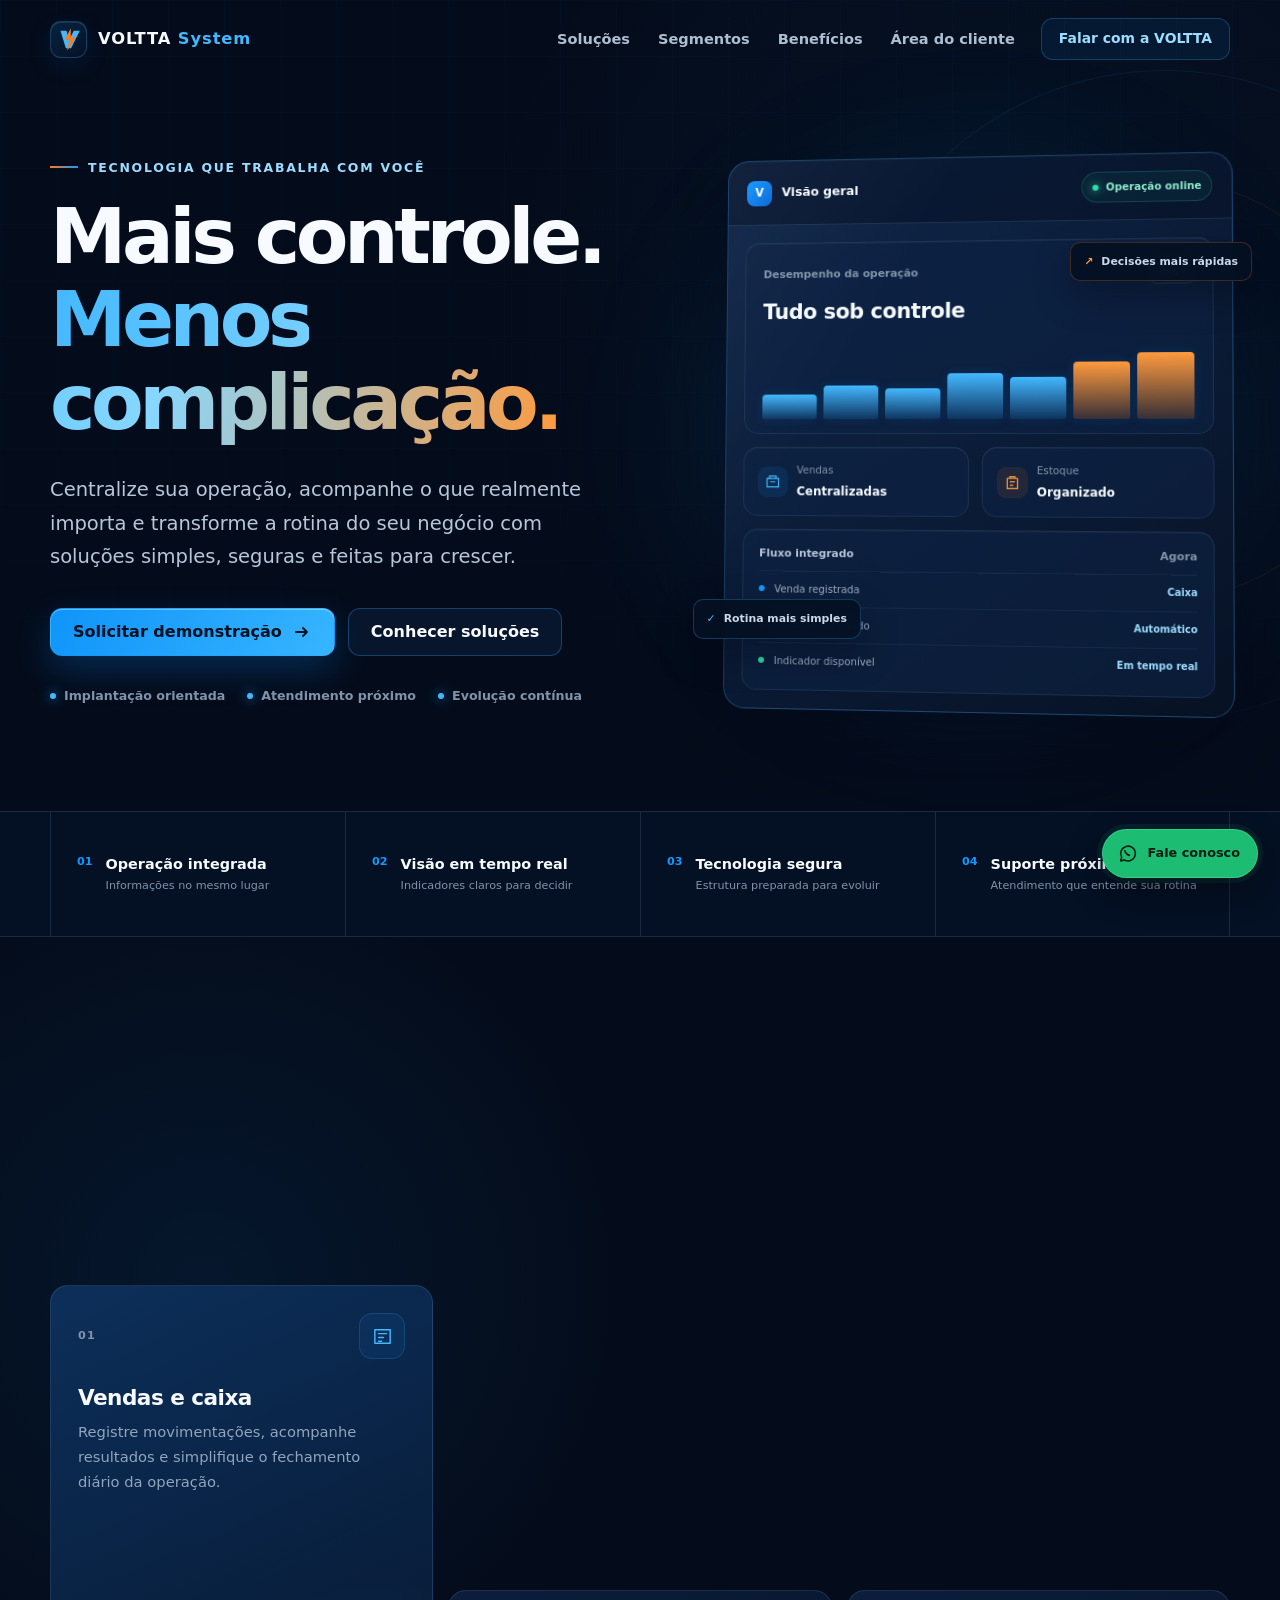
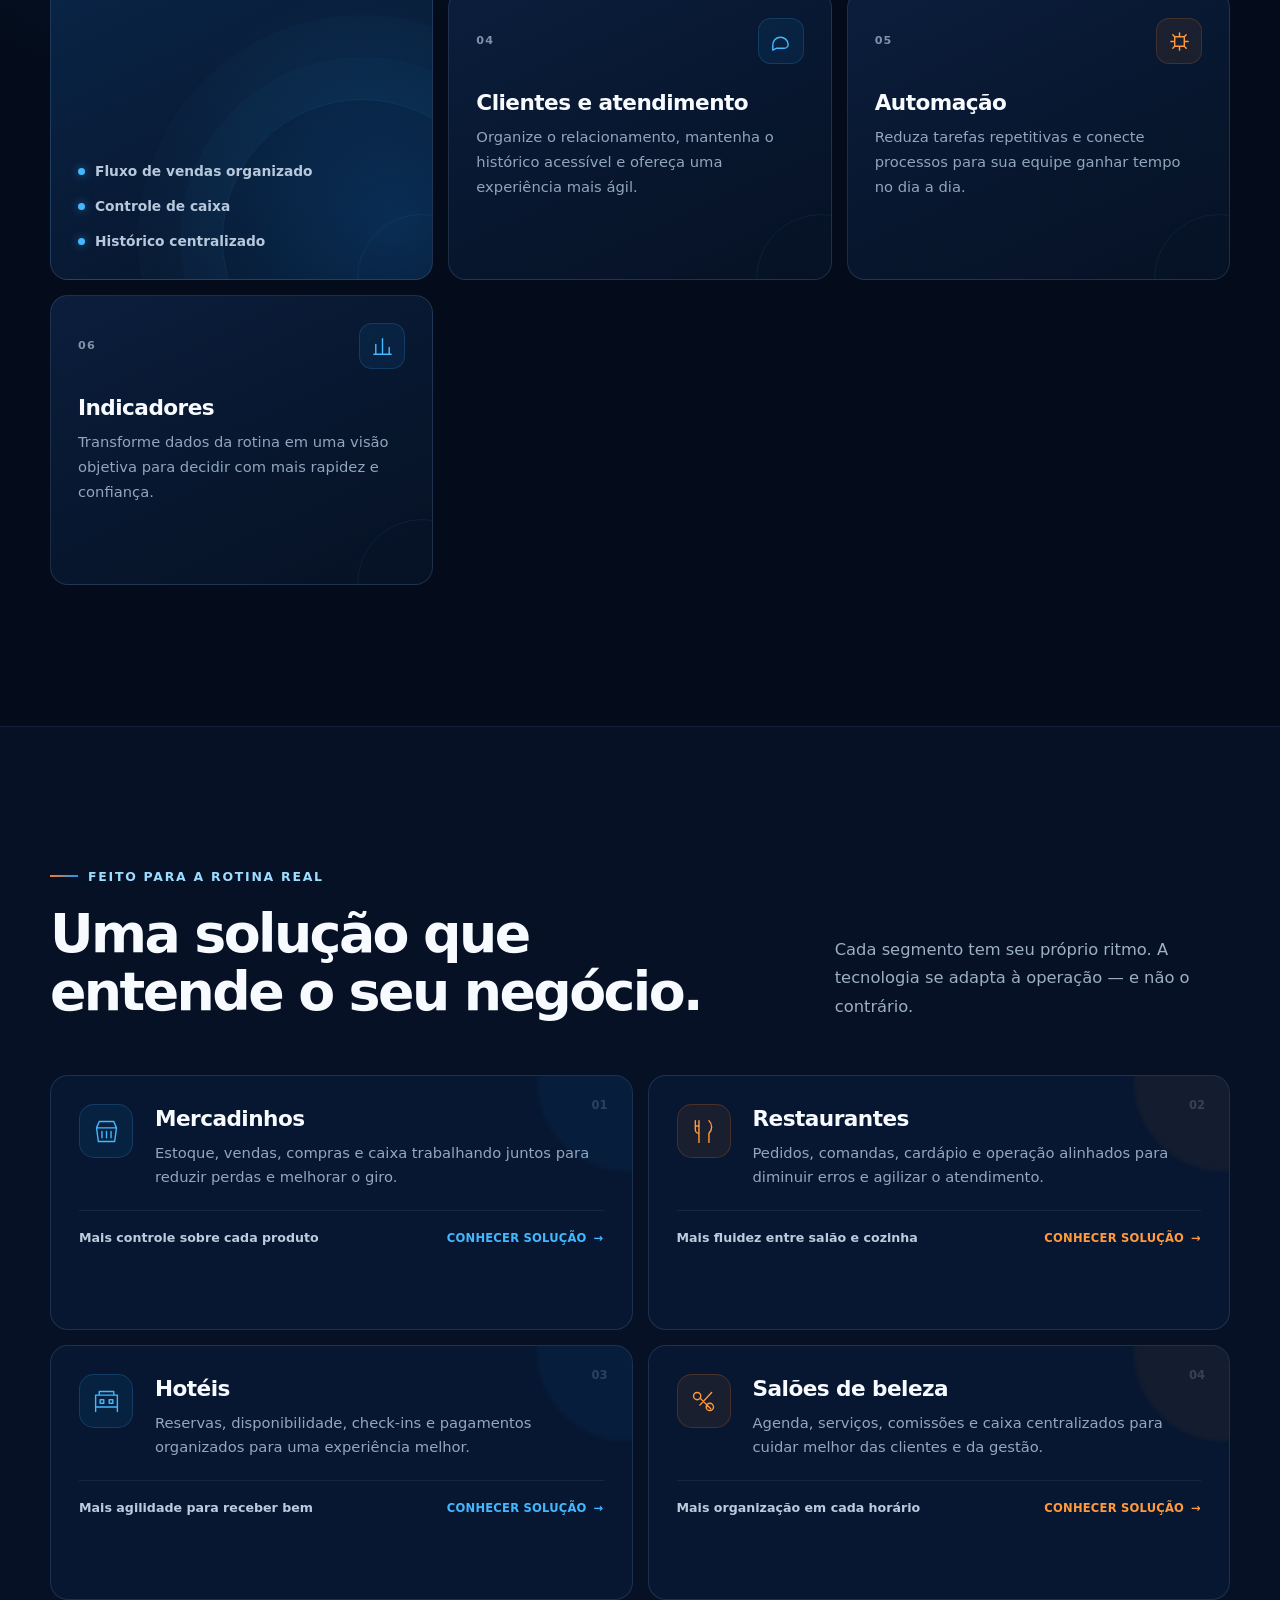
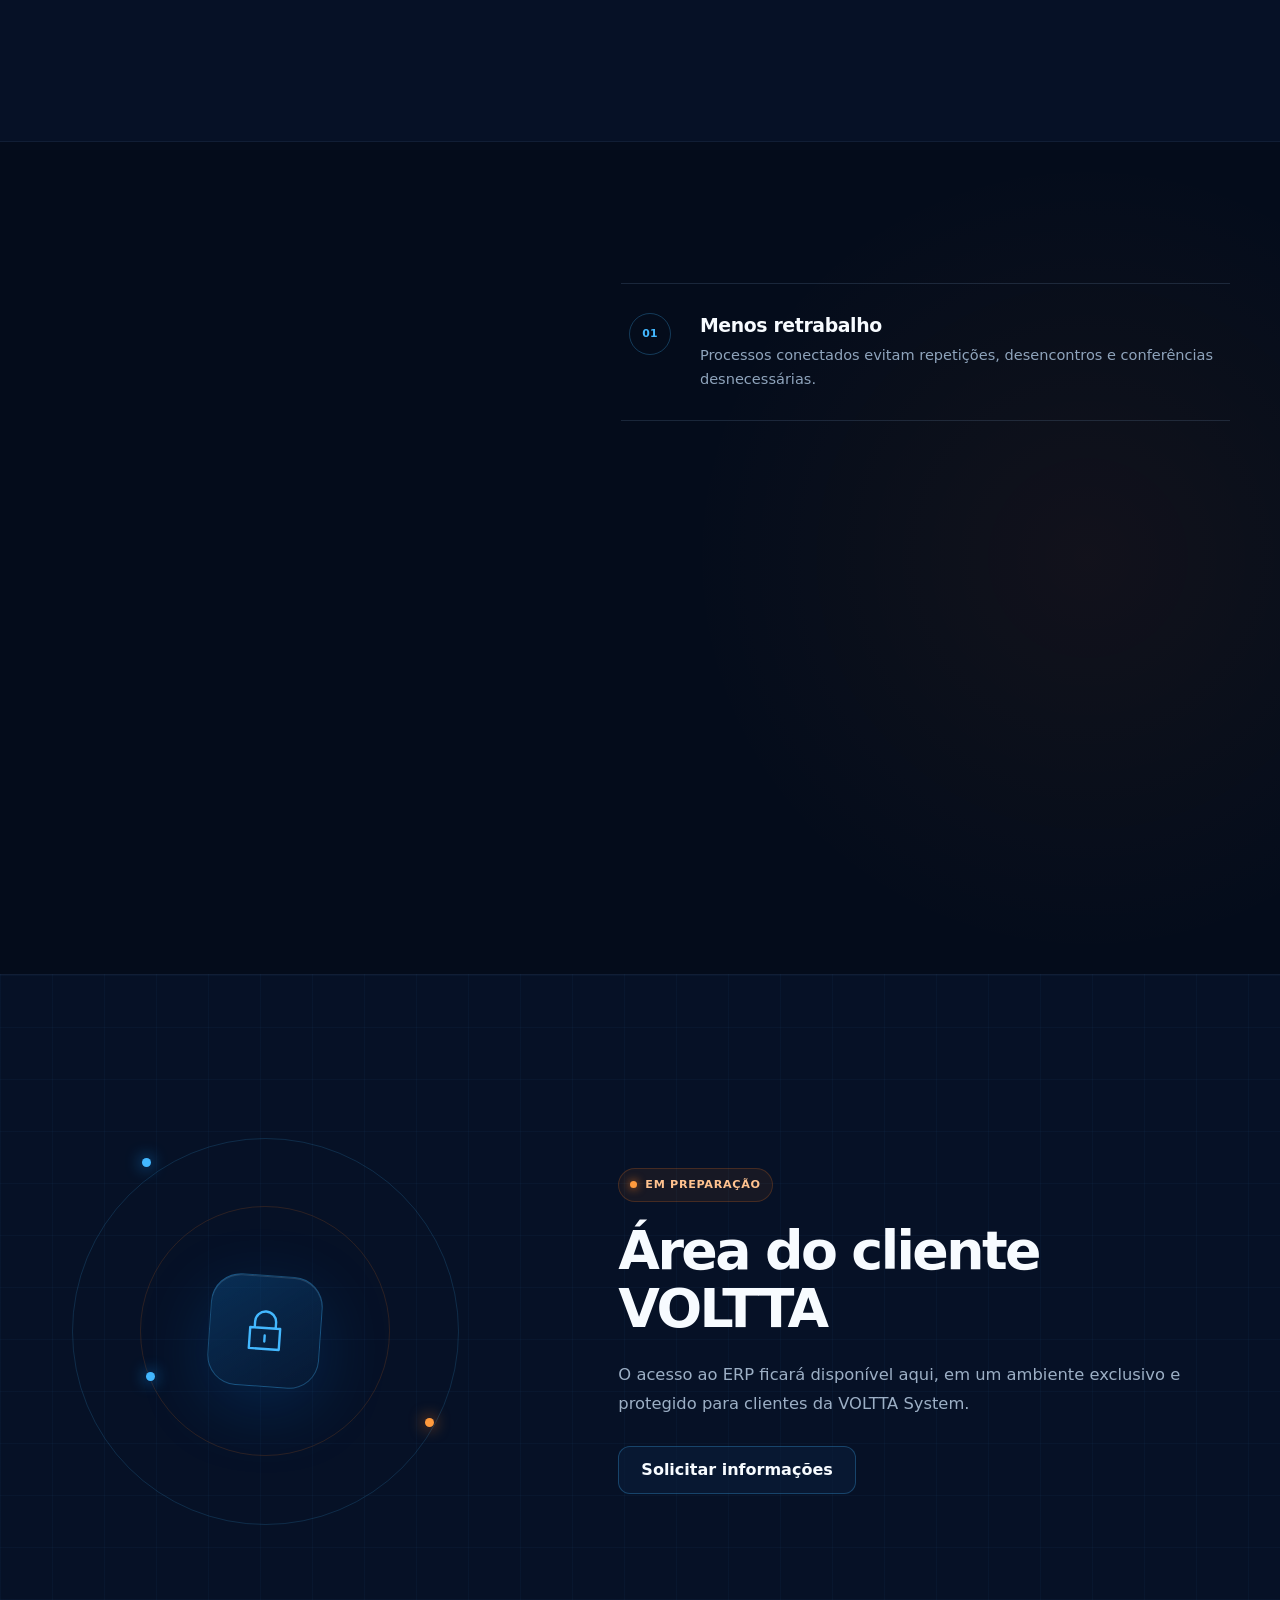
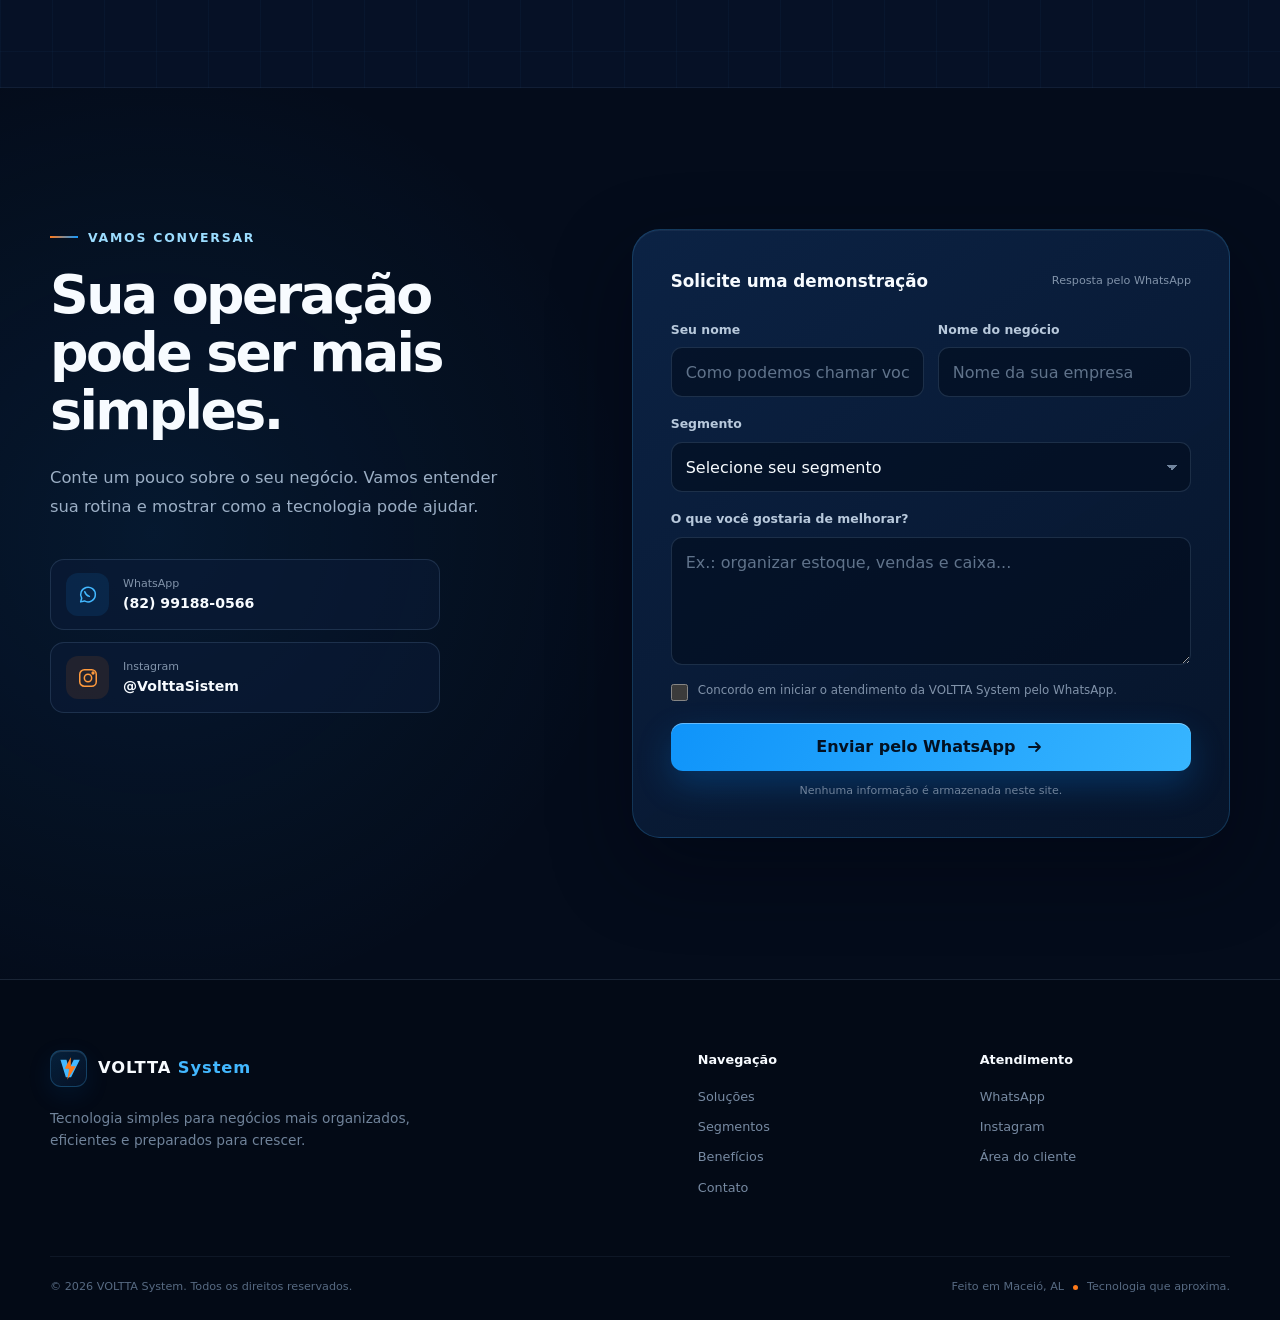
==== commit 74e93bee: "Adiciona páginas e vídeos dos segmentos" ====
--- a/index.html
+++ b/index.html
@@ -236,33 +236,33 @@
           </div>
 
           <div class="segments-grid">
-            <article class="segment-card market reveal">
+            <a class="segment-card market reveal" href="./segmentos/mercadinhos/" aria-label="Conhecer a solução VOLTTA para mercadinhos">
               <div class="segment-index">01</div>
               <div class="segment-icon" aria-hidden="true"><svg viewBox="0 0 32 32"><path d="M5 12h22l-2 15H7L5 12Zm3-7h16l3 7H5l3-7ZM11 16v7m5-7v7m5-7v7" /></svg></div>
               <div><h3>Mercadinhos</h3><p>Estoque, vendas, compras e caixa trabalhando juntos para reduzir perdas e melhorar o giro.</p></div>
-              <span class="segment-result">Mais controle sobre cada produto</span>
-            </article>
-
-            <article class="segment-card restaurant reveal">
+              <span class="segment-result"><span>Mais controle sobre cada produto</span><strong>Conhecer solução <i aria-hidden="true">→</i></strong></span>
+            </a>
+
+            <a class="segment-card restaurant reveal" href="./segmentos/restaurantes/" aria-label="Conhecer a solução VOLTTA para restaurantes">
               <div class="segment-index">02</div>
               <div class="segment-icon" aria-hidden="true"><svg viewBox="0 0 32 32"><path d="M7 4v10a4 4 0 0 0 4 4V4m-4 6h4m0 8v10M22 4c4 4 4 10 0 14v10" /></svg></div>
               <div><h3>Restaurantes</h3><p>Pedidos, comandas, cardápio e operação alinhados para diminuir erros e agilizar o atendimento.</p></div>
-              <span class="segment-result">Mais fluidez entre salão e cozinha</span>
-            </article>
-
-            <article class="segment-card hotel reveal">
+              <span class="segment-result"><span>Mais fluidez entre salão e cozinha</span><strong>Conhecer solução <i aria-hidden="true">→</i></strong></span>
+            </a>
+
+            <a class="segment-card hotel reveal" href="./segmentos/hoteis/" aria-label="Conhecer a solução VOLTTA para hotéis">
               <div class="segment-index">03</div>
               <div class="segment-icon" aria-hidden="true"><svg viewBox="0 0 32 32"><path d="M4 27V9h24v18M8 9V5h16v4M4 22h24M9 14h4v4H9zm10 0h4v4h-4z" /></svg></div>
               <div><h3>Hotéis</h3><p>Reservas, disponibilidade, check-ins e pagamentos organizados para uma experiência melhor.</p></div>
-              <span class="segment-result">Mais agilidade para receber bem</span>
-            </article>
-
-            <article class="segment-card beauty reveal">
+              <span class="segment-result"><span>Mais agilidade para receber bem</span><strong>Conhecer solução <i aria-hidden="true">→</i></strong></span>
+            </a>
+
+            <a class="segment-card beauty reveal" href="./segmentos/saloes-de-beleza/" aria-label="Conhecer a solução VOLTTA para salões de beleza">
               <div class="segment-index">04</div>
               <div class="segment-icon" aria-hidden="true"><svg viewBox="0 0 32 32"><path d="M9 6a4 4 0 1 0 0 8 4 4 0 0 0 0-8Zm14 12a4 4 0 1 0 0 8 4 4 0 0 0 0-8ZM12 12l12 12M12 20 25 6" /></svg></div>
               <div><h3>Salões de beleza</h3><p>Agenda, serviços, comissões e caixa centralizados para cuidar melhor das clientes e da gestão.</p></div>
-              <span class="segment-result">Mais organização em cada horário</span>
-            </article>
+              <span class="segment-result"><span>Mais organização em cada horário</span><strong>Conhecer solução <i aria-hidden="true">→</i></strong></span>
+            </a>
           </div>
         </div>
       </section>
--- a/assets/styles.css
+++ b/assets/styles.css
@@ -1007,12 +1007,20 @@
   border: 1px solid var(--line);
   border-radius: var(--radius-md);
   background: rgba(8, 25, 52, 0.9);
-  transition: border-color 0.25s ease, transform 0.25s var(--ease);
+  color: inherit;
+  text-decoration: none;
+  transition: border-color 0.25s ease, transform 0.25s var(--ease), box-shadow 0.25s ease;
 }
 
 .segment-card:hover {
   transform: translateY(-4px);
   border-color: rgba(67, 184, 255, 0.35);
+  box-shadow: 0 22px 52px rgba(0, 0, 0, 0.2);
+}
+
+.segment-card:focus-visible {
+  outline: 3px solid rgba(67, 184, 255, 0.55);
+  outline-offset: 4px;
 }
 
 .segment-card::after {
@@ -1087,10 +1095,39 @@
   grid-column: 1 / -1;
   align-self: end;
   padding-top: 17px;
+  display: flex;
+  align-items: center;
+  justify-content: space-between;
+  gap: 18px;
   border-top: 1px solid rgba(141, 178, 220, 0.1);
   color: #bbccde;
   font-size: 0.79rem;
   font-weight: 700;
+}
+
+.segment-result strong {
+  display: inline-flex;
+  align-items: center;
+  gap: 7px;
+  flex-shrink: 0;
+  color: var(--blue-bright);
+  font-size: 0.72rem;
+  letter-spacing: 0.02em;
+  text-transform: uppercase;
+}
+
+.restaurant .segment-result strong,
+.beauty .segment-result strong {
+  color: var(--orange-bright);
+}
+
+.segment-result i {
+  font-style: normal;
+  transition: transform 0.25s var(--ease);
+}
+
+.segment-card:hover .segment-result i {
+  transform: translateX(4px);
 }
 
 .benefits {
@@ -1917,6 +1954,8 @@
 
   .segment-result {
     margin-top: 4px;
+    align-items: flex-start;
+    flex-direction: column;
   }
 
   .benefits-grid {
